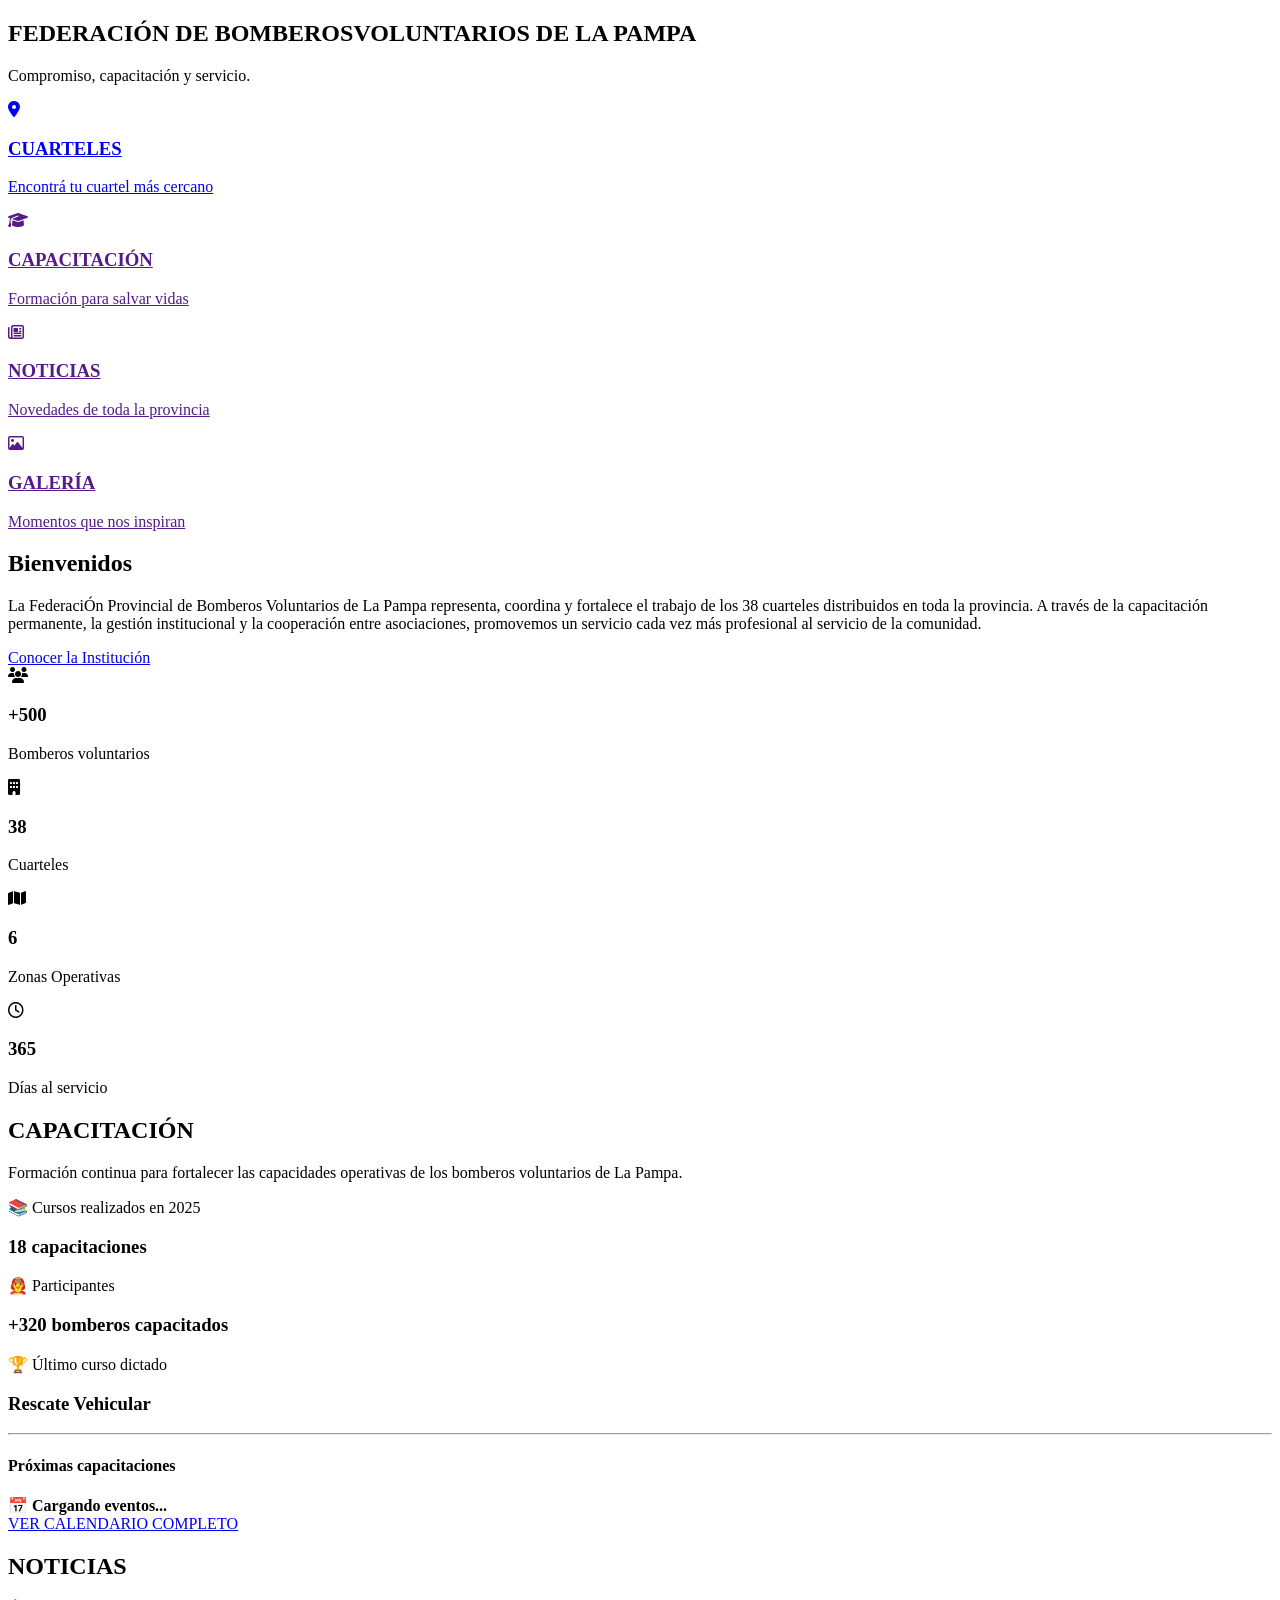
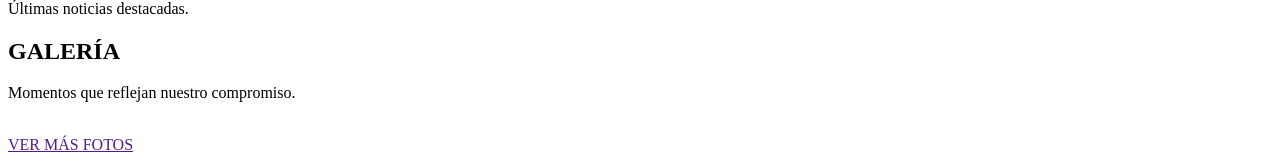
==== index.html @ 7d7894e3 "Actualizar texto de "Regiones Operativas" a "Zonas Operativas" en cuarteles y en estadísticas" ====
<!DOCTYPE html>
<html lang="es">
    <head>
        <meta charset="UTF-8">
        <meta name="viewport" content="width=device-width, initial-scale=1.0">

        <title>Federaci&oacute;n de Bomberos Voluntarios de La Pampa</title>

        <link rel="stylesheet" href="css/style.css">
        <link rel="stylesheet" href="css/pages/cuarteles.css">
        <link rel="stylesheet" href="css/pages/nosotros.css">
        <link rel="stylesheet" href="css/pages/capacitacion-home.css">
        <link rel="stylesheet" href="css/pages/historia.css">
        <link rel="stylesheet" href="css/pages/documentacion/estatuto.css">
        <link rel="stylesheet" href="css/pages/calendario.css">
        <link rel="stylesheet" href="css/pages/responsive.css">

        <link href="https://fonts.googleapis.com/css2?family=Montserrat:wght@400;600;700;800&family=Poppins:wght@300;400;500;600&display=swap" rel="stylesheet">

        <!--<link href="https://cdn.jsdelivr.net/npm/bootstrap@5.3.7/dist/css/bootstrap.min.css" rel="stylesheet">-->
        <link rel="stylesheet" href="https://cdnjs.cloudflare.com/ajax/libs/font-awesome/6.7.2/css/all.min.css">
    </head>
    <body>
        <div id="navbar-container"></div>

        <section class="hero">
            <div class="overlay"></div>
            <div class="hero-content">
                <h1>FEDERACI&Oacute;N DE BOMBEROS<span>VOLUNTARIOS DE LA PAMPA</span></h1>
                <p>Compromiso, capacitaci&oacute;n y servicio.</p>
            </div>
        </section>

        <section class="accesos-rapidos">
            <div class="acceso-item">
                <a href="pages/cuarteles.html">
                    <i class="fa-solid fa-location-dot"></i>
                    <h3>CUARTELES</h3>
                    <p>Encontr&aacute; tu cuartel m&aacute;s cercano</p>
                </a>
            </div>

            <div class="acceso-item">
                <a href="">
                    <i class="fa-solid fa-graduation-cap"></i>
                    <h3>CAPACITACI&Oacute;N</h3>
                    <p>Formaci&oacute;n para salvar vidas</p>
                </a>
            </div>

            <div class="acceso-item">
                <a href="">
                    <i class="fa-regular fa-newspaper"></i>
                    <h3>NOTICIAS</h3>
                    <p>Novedades de toda la provincia</p>
                </a>
            </div>

            <div class="acceso-item">
                <a href="">
                    <i class="fa-regular fa-image"></i>
                    <h3>GALER&Iacute;A</h3>
                    <p>Momentos que nos inspiran</p>
                </a>
            </div>
        </section>

        <section class="institucional">
            <div class="container">
                <h2>Bienvenidos</h2>
                <p>
                    La Federaci&Oacute;n Provincial de Bomberos Voluntarios de La Pampa
                    representa, coordina y fortalece el trabajo de los
                    38 cuarteles distribuidos en toda la provincia.

                    A trav&eacute;s de la capacitaci&oacute;n permanente, la gesti&oacute;n institucional
                    y la cooperaci&oacute;n entre asociaciones, promovemos un servicio
                    cada vez m&aacute;s profesional al servicio de la comunidad.
                </p>

                <a href="pages/historia.html" class="btn-rojo">Conocer la Instituci&oacute;n</a>
            </div>
        </section>

        <section class="estadisticas">
            <div class="container stats-grid">
                <div class="stat">
                    <i class="fa-solid fa-users"></i>
                    <h3>+500</h3>
                    <p>Bomberos voluntarios</p>
                </div>

                <div class="stat">
                    <i class="fa-solid fa-building"></i>
                    <h3>38</h3>
                    <p>Cuarteles</p>
                </div>

                <div class="stat">
                    <i class="fa-solid fa-map"></i>
                    <h3>6</h3>
                    <p>Zonas Operativas</p>
                </div>

                <div class="stat">
                    <i class="fa-regular fa-clock"></i>
                    <h3>365</h3>
                    <p>D&iacute;as al servicio</p>
                </div>
            </div>
        </section>

        <!-- INFORMACION -->
        <section class="informacion">
            <div class="container">
                <div class="info-grid">
                    <!-- CAPACITACION -->
                    <div class="info-box">
                        <h2>CAPACITACI&Oacute;N</h2>
                        <p>Formaci&oacute;n continua para fortalecer las capacidades operativas de los bomberos voluntarios de La Pampa.</p>

                        <div class="capacitacion-home">
                            <div class="cap-item">
                                <span>📚 Cursos realizados en 2025</span>
                                <h3>18 capacitaciones</h3>
                            </div>

                            <div class="cap-item">
                                <span>👨‍🚒 Participantes</span>
                                <h3>+320 bomberos capacitados</h3>
                            </div>

                            <div class="cap-item">
                                <span>🏆 &Uacute;ltimo curso dictado</span>
                                <h3>Rescate Vehicular</h3>
                            </div>
                        </div>
                        <hr>
                        <h4 class="proximas-cap-title">Pr&oacute;ximas capacitaciones</h4>

                        <div id="proximas-capacitaciones">
                            <div class="proxima-cap">
                                <strong>📅 Cargando eventos...</strong>
                            </div>
                        </div>
                        <a href="pages/calendario.html" class="btn-rojo">VER CALENDARIO COMPLETO</a>
                    </div>

                    <!-- NOTICIAS -->
                    <div class="info-box">
                        <h2>NOTICIAS</h2>
                        <p>&Uacute;ltimas noticias destacadas.</p>

                    </div>

                    <!-- GALERIA -->
                    <div class="info-box">
                        <h2>GALER&Iacute;A</h2>
                        <p>Momentos que reflejan nuestro compromiso.</p>
                        <div class="galeria-grid">
                            <img src="img/galeria/galeria1.jpg" alt="">
                            <img src="img/galeria/galeria2.jpg" alt="">
                            <img src="img/galeria/galeria3.jpg" alt="">
                            <img src="img/galeria/galeria4.jpg" alt="">
                            <img src="img/galeria/galeria5.jpg" alt="">
                            <img src="img/galeria/galeria6.jpg" alt="">
                        </div>
                        <a href="" class="btn-rojo">VER M&Aacute;S FOTOS</a>
                    </div>
                </div>
            </div>
        </section>

        <div id="footer-container"></div>

        <!-- Bootstrap -->
        <script src="https://cdn.jsdelivr.net/npm/bootstrap@5.3.7/dist/js/bootstrap.bundle.min.js"></script>
        <!-- APP -->
        <script src="js/app.js"></script>
        <!-- CAPACITACIONES -->
        <script src="js/capacitaciones-home.js"></script>
        <!-- LEAFLET -->
        <script src="https://unpkg.com/leaflet/dist/leaflet.js"></script>
        <!-- MINI MAPA -->
        <script src="js/mini-mapa.js"></script>
    </body>
</html>
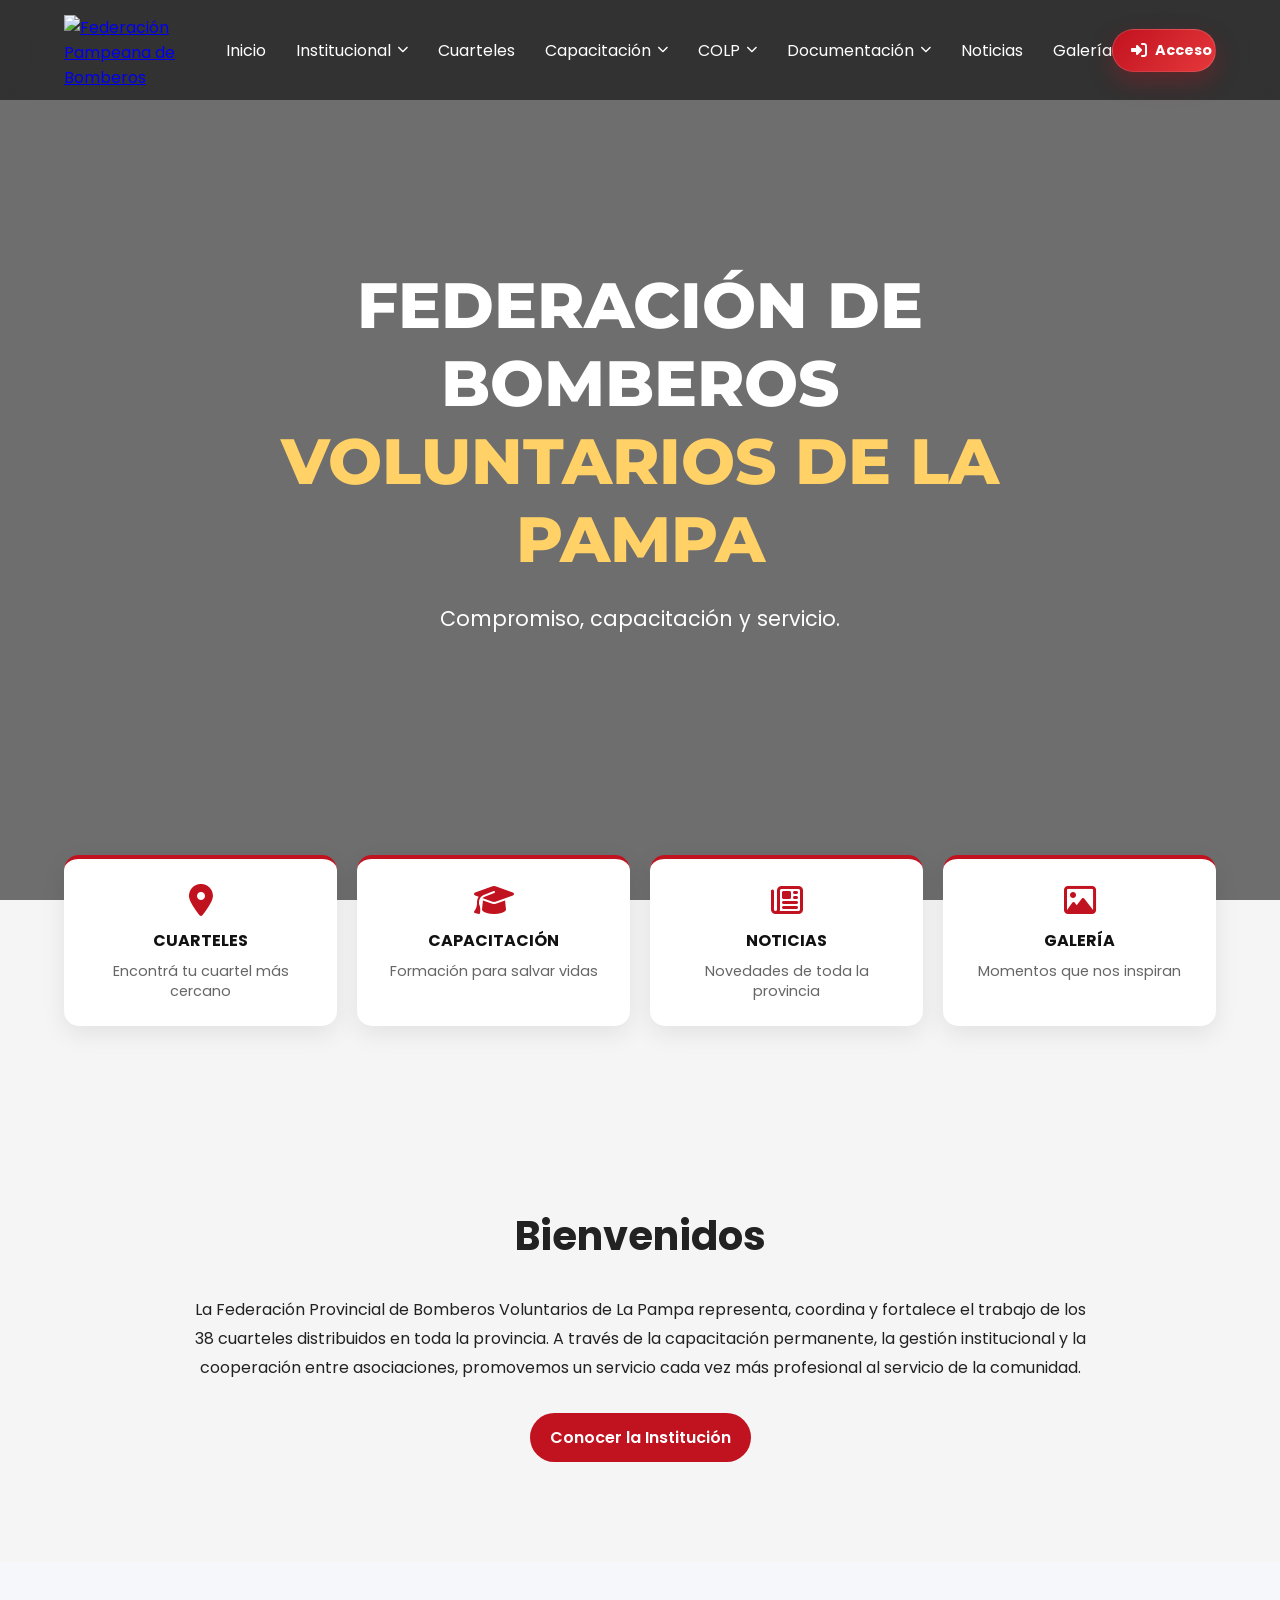
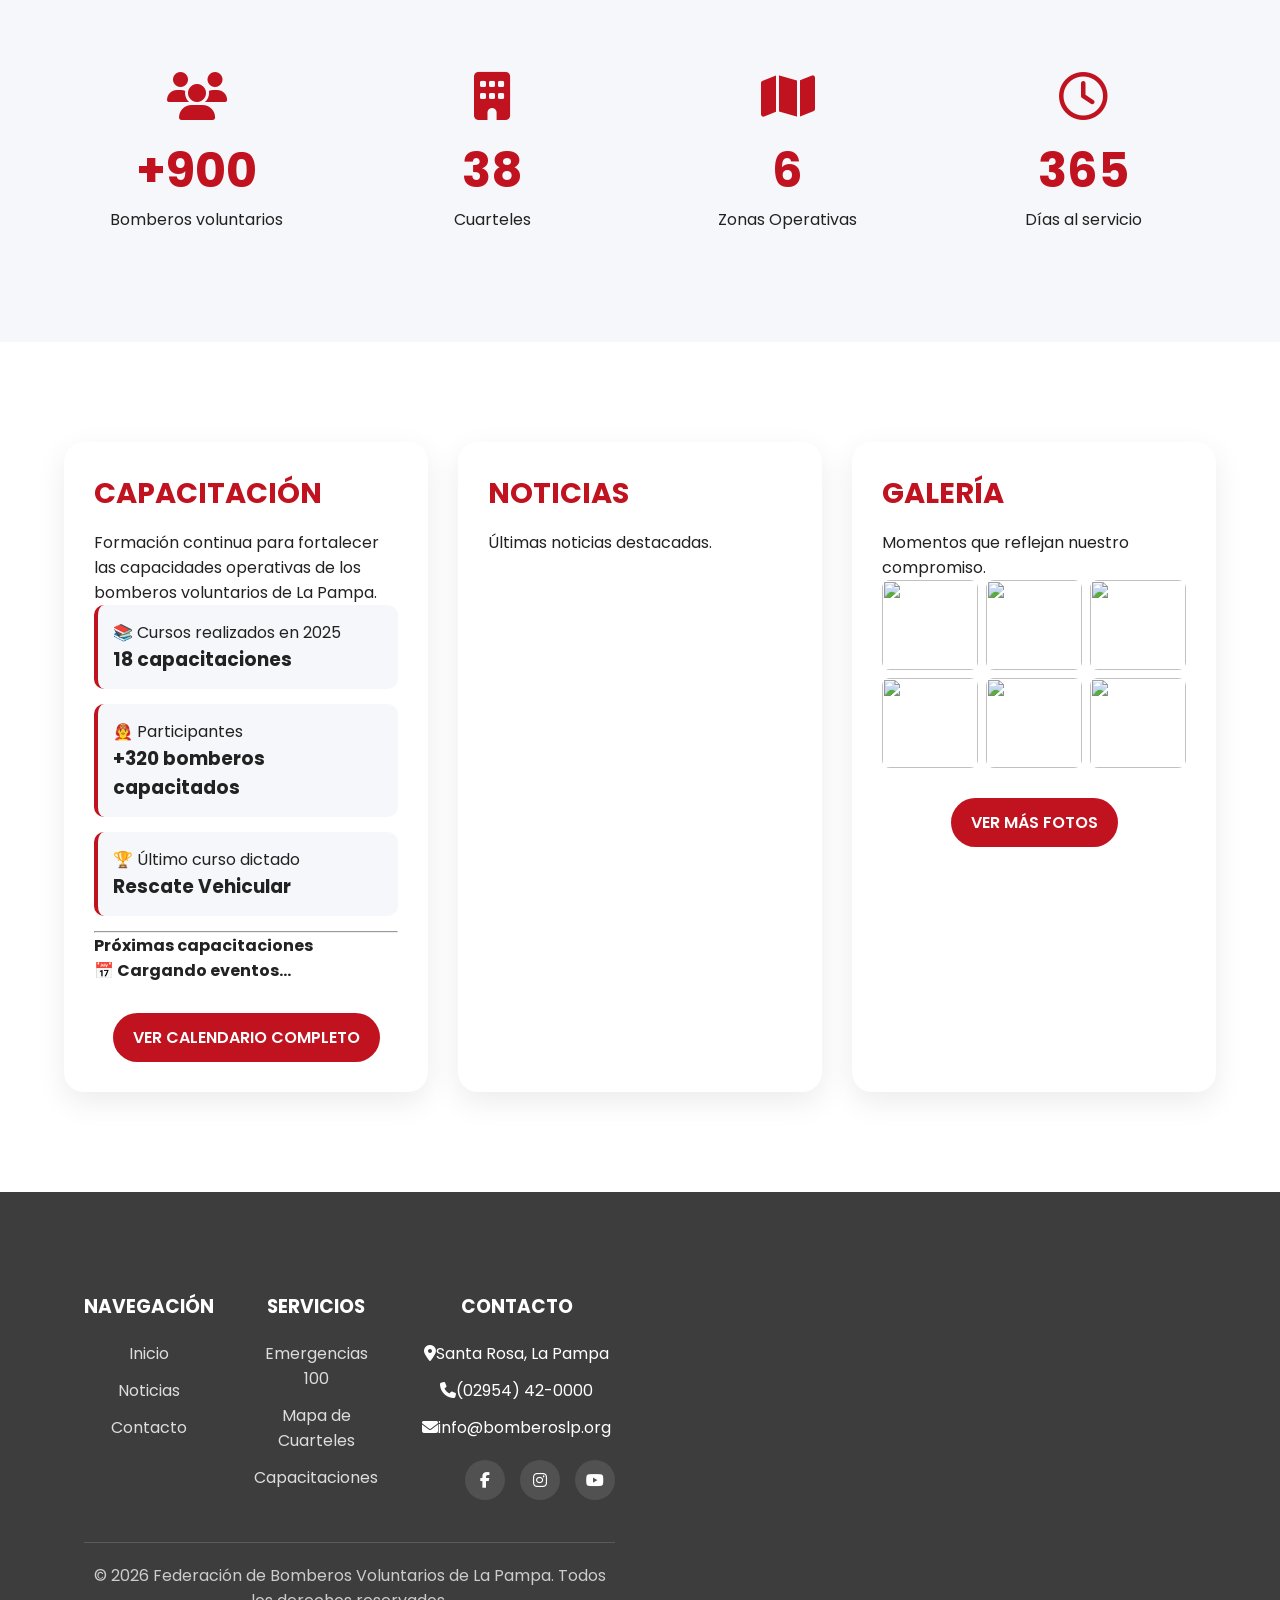
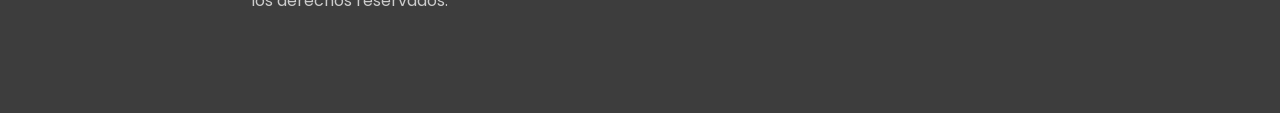
==== commit 88329261: "Eliminar sección de llamada a la acción en el pie de página y ajustar enlaces en el menú de navegaci" ====
--- a/index.html
+++ b/index.html
@@ -69,7 +69,7 @@
             <div class="container">
                 <h2>Bienvenidos</h2>
                 <p>
-                    La Federaci&Oacute;n Provincial de Bomberos Voluntarios de La Pampa
+                    La Federaci&oacute;n Provincial de Bomberos Voluntarios de La Pampa
                     representa, coordina y fortalece el trabajo de los
                     38 cuarteles distribuidos en toda la provincia.
 
@@ -86,7 +86,7 @@
             <div class="container stats-grid">
                 <div class="stat">
                     <i class="fa-solid fa-users"></i>
-                    <h3>+500</h3>
+                    <h3>+900</h3>
                     <p>Bomberos voluntarios</p>
                 </div>
 
--- a/css/style.css
+++ b/css/style.css
@@ -0,0 +1,671 @@
+*{
+    margin:0;
+    padding:0;
+    box-sizing:border-box;
+}
+
+html{
+    scroll-behavior:smooth;
+}
+
+body{
+    font-family:'Poppins',sans-serif;
+    color:#222;
+}
+
+.container{
+    width:90%;
+    max-width:1300px;
+    margin:auto;
+}
+
+.header{
+    position:fixed;
+    top:0;
+    left:0;
+    width:100%;
+    z-index:1000;
+    background:rgba(10,10,10,.60);
+    backdrop-filter:blur(14px);
+    transition:.35s ease;
+}
+
+.nav{
+    display:flex;
+    justify-content:space-between;
+    align-items:center;
+    min-height:90px;
+    padding:15px 0;
+}
+
+.logo img{
+    height:70px;
+}
+
+.menu{
+    display:flex;
+    align-items:center;
+    gap:30px;
+    list-style:none;
+
+    margin:0;
+    padding:0;
+}
+
+.menu a{
+    color:#fff;
+    text-decoration:none;
+    position:relative;
+    transition:all .3s ease;
+}
+
+.menu a:hover{
+    color:#c1121f;
+}
+
+.menu a::after{
+    content:'';
+    position:absolute;
+    left:0;
+    bottom:-5px;
+    width:0;
+    height:2px;
+    background:#c1121f;
+    transition:.3s ease;
+}
+
+.menu a:hover::after{
+    width:100%;
+}
+
+.menu > li > a{
+
+    display:flex;
+    align-items:center;
+    gap:6px;
+    color:#fff;
+    text-decoration:none;
+    transition:.3s;
+    height:100%;
+}
+
+.menu i{
+    font-size:.70rem;
+    transition:.3s;
+}
+
+/* Dropdown */
+.menu li {
+    position: relative;
+}
+
+.submenu{
+
+    position:absolute;
+    top:130%;
+    left:0;
+    min-width:240px;
+    background:#fff;
+    border-radius:12px;
+    overflow:hidden;
+    list-style:none;
+    padding:10px 0;
+    box-shadow:0 15px 35px rgba(0,0,0,.15);
+    opacity:0;
+    visibility:hidden;
+    transform:translateY(12px);
+    transition:.25s ease;
+}
+
+.submenu li a{
+    display:block;
+    padding:14px 22px;
+    color:#333;
+    text-decoration:none;
+    transition:.25s;
+}
+.submenu li a:hover{
+    background:#c1121f;
+    color:#fff;
+    padding-left:30px;
+
+}
+
+@media (hover: hover) {
+
+    .dropdown:hover .submenu{
+        opacity:1;
+        visibility:visible;
+        transform:translateY(0);
+    }
+
+    .dropdown:hover i{
+        transform:rotate(180deg);
+    }
+
+}
+
+.dropdown.active .submenu{
+    opacity:1;
+    visibility:visible;
+    transform:translateY(0);
+}
+
+.dropdown.active > a i{
+    transform:rotate(180deg);
+}
+
+.dropdown:hover i{
+
+    transform:rotate(180deg);
+
+}
+
+.hero{
+    min-height:100vh;
+    background:url('../img/portada/portada.png');
+    background-size:cover;
+    background-position:center;
+    position:relative;
+    display:flex;
+    align-items:center;
+    justify-content:center;
+}
+
+.overlay{
+    position:absolute;
+    inset:0;
+    background:rgba(0,0,0,.55);
+}
+
+.hero-content{
+    position:relative;
+    z-index:10;
+    text-align:center;
+    color:white;
+    max-width:900px;
+}
+
+.hero h1{
+    font-family:'Montserrat',sans-serif;
+    font-size:clamp(2rem,5vw,4rem);
+    font-weight:800;
+}
+
+.hero span{
+    display:block;
+    color:#ffd166;
+}
+
+.hero p{
+    margin-top:25px;
+    font-size:clamp(.95rem,2vw,1.3rem);
+}
+
+.hero-botones{
+    margin-top:35px;
+    display:flex;
+    justify-content:center;
+    gap:20px;
+    padding:15px 30px;
+    border-radius:50px;
+    text-decoration:none;
+    font-weight:600;
+
+    transition:all .3s ease;
+}
+
+.btn-principal:hover{
+    transform:translateY(-4px);
+    background:#a50f19;
+    box-shadow:0 10px 25px rgba(193,18,31,.35);
+}
+
+.btn-principal,
+.btn-secundario {
+    text-decoration: none;
+    padding: 15px 30px;
+    border-radius: 50px;
+    font-weight: 600;
+}
+
+.btn-principal{
+    background:#c1121f;
+    color:white;
+}
+
+.btn-secundario{
+    background:#fff;
+    color:#111;
+    padding:15px 30px;
+    border-radius:50px;
+    text-decoration:none;
+    font-weight:600;
+
+    transition:all .3s ease;
+}
+
+.btn-secundario:hover{
+    transform:translateY(-4px);
+    background:#f5f5f5;
+    box-shadow:0 10px 25px rgba(255,255,255,.25);
+}
+
+/* BOTÓN ACCESO AL SISTEMA */
+
+.btn-sistema{
+    display:inline-flex;
+    align-items:center;
+    gap:8px;
+    padding:10px 18px;
+    border-radius:50px;
+    background:linear-gradient(135deg,#c1121f,#e5383b);
+    color:#fff;
+    text-decoration:none;
+    font-family:"Poppins",sans-serif;
+    font-size:.9rem;
+    font-weight:700;
+    border:1px solid rgba(255,255,255,.15);
+    box-shadow:
+        0 10px 25px rgba(193,18,31,.30);
+    transition:all .35s ease;
+    overflow:hidden;
+    position:relative;
+}
+
+/* Brillo */
+
+.btn-sistema::before{
+    content:"";
+    position:absolute;
+    top:0;
+    left:-120%;
+    width:60%;
+    height:100%;
+    background:
+    linear-gradient(
+        120deg,
+        transparent,
+        rgba(255,255,255,.35),
+        transparent
+    );
+    transition:.6s;
+}
+
+.btn-sistema:hover::before{
+    left:140%;
+}
+
+/* Hover */
+
+.btn-sistema:hover{
+    color:#fff;
+    transform:translateY(-3px);
+    box-shadow: 0 18px 35px rgba(193,18,31,.45);
+}
+
+/* Click */
+
+.btn-sistema:active{
+    transform:scale(.97);
+}
+
+.btn-sistema i{
+    font-size:1rem;
+}
+
+.btn-sistema span{
+    white-space:nowrap;
+
+}
+
+.institucional,
+.destacados{
+    padding:100px 0;
+}
+
+.institucional h2,
+.destacados h2{
+    text-align:center;
+    margin-bottom:30px;
+    font-size:2.5rem;
+}
+
+.institucional p{
+    max-width:900px;
+    margin:auto;
+    text-align:center;
+    line-height:1.8;
+}
+
+.estadisticas{
+    background:#f5f7fa;
+    padding:80px 0;
+}
+
+.stats-grid{
+    display:grid;
+    grid-template-columns:repeat(4,1fr);
+    gap:30px;
+}
+
+.stat{
+    text-align:center;
+    padding:30px 20px;
+    border-radius:15px;
+    transition:all .3s ease;
+    position:relative;
+    overflow:hidden;
+}
+
+.stat i{
+    font-size: 3rem;
+    color: #c1121f;
+    margin-bottom: 15px;
+    display: block;
+}
+
+.stat::after{
+    content:'';
+    position:absolute;
+    bottom:0;
+    left:50%;
+    width:0;
+    height:4px;
+    background:#c1121f;
+
+    transition:.3s ease;
+    transform:translateX(-50%);
+}
+
+.stat:hover{
+    transform:translateY(-8px);
+    background:#fff;
+    box-shadow:0 15px 30px rgba(0,0,0,.10);
+}
+
+.stat:hover::after{
+    width:80%;
+}
+
+.stat h3{
+    color:#c1121f;
+    font-size:3rem;
+    transition:all .3s ease;
+}
+
+.stat:hover h3{
+    transform:scale(1.1);
+}
+
+.cards{
+    display:grid;
+    grid-template-columns:repeat(3,1fr);
+    gap:30px;
+}
+
+.card{
+    background:white;
+    padding:30px;
+    border-radius:15px;
+    box-shadow:0 5px 20px rgba(0,0,0,.08);
+}
+
+.footer{
+    position:relative;
+    background:url('../img/pie/pie.png');
+    background-size:cover;
+    background-position:center;
+    color:white;
+}
+
+.footer-overlay{
+    position:absolute;
+    inset:0;
+    background:rgba(0,0,0,.75);
+}
+
+.footer-content{
+    position:relative;
+    z-index:10;
+    text-align:center;
+    padding:100px 20px;
+}
+
+.footer-grid{
+    display:grid;
+    grid-template-columns:1fr 2fr;
+    gap:60px;
+}
+
+.footer-cta-box h2{
+    font-size:2rem;
+    line-height:1.1;
+    margin-bottom:20px;
+    font-family:'Montserrat',sans-serif;
+    font-weight: 700;
+}
+
+.footer-cta-box p{
+    margin-bottom:25px;
+}
+
+.footer-inferior{
+    display:grid;
+    grid-template-columns:repeat(3,1fr);
+    gap:40px;
+}
+
+.footer-links h3{
+    margin-bottom:20px;
+    color:#fff;
+}
+
+.footer-links ul{
+    list-style:none;
+    padding:0;
+}
+
+.footer-links li{
+    margin-bottom:12px;
+}
+
+.footer-links a{
+    color:#ddd;
+    text-decoration:none;
+    transition:.3s;
+}
+
+.footer-links a:hover{
+    color:#c1121f;
+}
+
+.footer-redes{
+    margin-top:20px;
+    display:flex;
+    gap:15px;
+    margin-left: 47px;
+}
+
+.footer-redes a i{
+    color:#fff;
+    transition:.3s;
+}
+
+.footer-redes a{
+    width:40px;
+    height:40px;
+    border-radius:50%;
+    background:rgba(255,255,255,.10);
+    display:flex;
+    align-items:center;
+    justify-content:center;
+    color:#fff;
+    transition:.3s;
+}
+
+.footer-redes a:hover{
+    background:#c1121f;
+    transform:translateY(-3px);
+}
+
+.footer-linea{
+    height:1px;
+    background:rgba(255,255,255,.15);
+    margin:40px 0 20px;
+}
+
+.footer-copy{
+    text-align:center;
+    color:#ccc;
+}
+/* ACCESOS RAPIDOS */
+
+.accesos-rapidos{
+    width:90%;
+    max-width:1200px;
+    margin:-60px auto 80px;
+    position:relative;
+    z-index:20;
+    margin-top: -45px;
+    display:grid;
+    grid-template-columns:repeat(4,1fr);
+    gap:20px;
+}
+
+.acceso-item{
+    background:#fff;
+    border-radius:15px;
+    padding:25px 20px;
+
+    text-align:center;
+
+    border-top:4px solid #c1121f;
+
+    box-shadow:0 8px 25px rgba(0,0,0,.08);
+
+    transition:.3s;
+}
+
+.acceso-item:hover{
+    transform:translateY(-5px);
+    box-shadow:0 15px 35px rgba(0,0,0,.15);
+}
+
+.acceso-item i{
+    font-size:2rem;
+    color:#c1121f;
+    margin-bottom:12px;
+}
+
+.acceso-item h3{
+    font-size:1rem;
+    font-weight:700;
+    color:#111;
+    margin-bottom:8px;
+}
+
+.acceso-item p{
+    font-size:.9rem;
+    color:#666;
+    line-height:1.4;
+}
+
+.acceso-item a{
+    text-decoration:none;
+    color:inherit;
+}
+
+
+.informacion{
+    padding:100px 0;
+    background:#fff;
+}
+
+.info-grid{
+    display:grid;
+    grid-template-columns:repeat(3,1fr);
+    gap:30px;
+}
+
+.info-box{
+    background:#fff;
+    border-radius:20px;
+    padding:30px;
+
+    box-shadow:0 10px 30px rgba(0,0,0,.08);
+
+    transition:.3s;
+}
+
+.info-box:hover{
+    transform:translateY(-5px);
+}
+
+.info-box h2{
+    font-size:1.8rem;
+    color:#c1121f;
+    margin-bottom:15px;
+}
+
+.cap-item{
+    background:#f5f7fa;
+    border-left:4px solid #c1121f;
+
+    padding:15px;
+    margin-bottom:15px;
+    border-radius:10px;
+}
+
+.timeline-item{
+    display:flex;
+    gap:15px;
+    margin-bottom:20px;
+    align-items:center;
+}
+
+.timeline-item img{
+    width:90px;
+    height:70px;
+    object-fit:cover;
+    border-radius:10px;
+}
+
+.galeria-grid{
+    display:grid;
+    grid-template-columns:repeat(3,1fr);
+    gap:8px;
+}
+
+.galeria-grid img{
+    width:100%;
+    height:90px;
+    object-fit:cover;
+    border-radius:8px;
+
+    transition:.3s;
+}
+
+.galeria-grid img:hover{
+    transform:scale(1.05);
+}
+
+.btn-rojo{
+    display:block;
+    margin-top:20px;
+    width: fit-content;
+    margin: 30px auto 0;
+    background:#c1121f;
+    color:#fff;
+    padding:12px 20px;
+    border-radius:50px;
+    text-decoration:none;
+    font-weight:600;
+    transition:.3s;
+}
+
+.btn-rojo:hover{
+    background:#a50f19;
+    transform:translateY(-3px);
+    box-shadow:0 10px 20px rgba(193,18,31,.30);
+}
--- a/css/pages/cuarteles.css
+++ b/css/pages/cuarteles.css
@@ -0,0 +1,992 @@
+/* ESTILOS PARA CUARTELES */
+
+
+/* VARIABLES DE RESPALDO */
+
+/* Colores usados por la sección de cuarteles */
+:root {
+    --rojo-cuarteles: var(--rojo, #c1121f);
+    --rojo-hover-cuarteles: var(--rojo-hover, #9f0d18);
+    --gris-cuarteles: var(--gris, #f5f5f5);
+    --negro-cuarteles: var(--negro, #111111);
+    --blanco-cuarteles: #ffffff;
+    --texto-cuarteles: #222222;
+    --texto-suave-cuarteles: #666666;
+    --borde-cuarteles: #e5e5e5;
+}
+
+
+/* BASE */
+
+/* Desplazamiento suave al usar enlaces internos */
+html {
+    scroll-behavior: smooth;
+}
+
+/* Estilos generales de la página */
+body {
+    font-family: 'Poppins', sans-serif;
+    color: var(--texto-cuarteles);
+    background: var(--gris-cuarteles);
+}
+
+/* Contenedor general */
+.container {
+    width: 90%;
+    max-width: 1300px;
+    margin: 0 auto;
+}
+
+/* HERO */
+
+/* Etiqueta roja del Hero */
+.hero-badge {
+    display: inline-flex;
+    align-items: center;
+    justify-content: center;
+    gap: 10px;
+    width: fit-content;
+    max-width: max-content;
+    background: var(--rojo-cuarteles);
+    color: var(--blanco-cuarteles);
+    padding: 10px 22px;
+    border-radius: 50px;
+    font-weight: 700;
+    margin-bottom: 30px;
+    margin: 0 auto 30px auto;
+}
+
+
+/* SECCIÓN MAPA */
+
+/* Espaciado y fondo de la sección del mapa */
+.mapa-cuarteles {
+    padding: 100px 0;
+    background-color: var(--gris-cuarteles);
+}
+
+
+/* TÍTULOS DE SECCIÓN */
+
+/* Contenedor del título */
+.titulo-seccion {
+    text-align: center;
+    margin-bottom: 50px;
+}
+
+/* Título principal */
+.titulo-seccion h2 {
+    font-size: 42px;
+    font-weight: 900;
+    color: var(--negro-cuarteles);
+    margin-bottom: 15px;
+}
+
+/* Texto debajo del título */
+.titulo-seccion p {
+    max-width: 700px;
+    margin: 0 auto;
+    color: var(--texto-suave-cuarteles);
+    line-height: 1.8;
+}
+
+/* BOTÓN ENCONTRAR CUARTEL CERCANO */
+
+/* Centra el botón */
+.hero-botones {
+    display: flex;
+    justify-content: center;
+    align-items: center;
+    padding: 35px 20px 0;
+    background: var(--gris-cuarteles);
+}
+
+/* Botón principal */
+.btn-principal {
+    display: inline-flex;
+    align-items: center;
+    justify-content: center;
+    gap: 10px;
+    border: none;
+    background: var(--rojo-cuarteles);
+    color: var(--blanco-cuarteles);
+    padding: 14px 25px;
+    border-radius: 8px;
+    font-family: 'Poppins', sans-serif;
+    font-size: 15px;
+    font-weight: 600;
+    cursor: pointer;
+    transition:
+        transform 0.3s ease,
+        background-color 0.3s ease,
+        box-shadow 0.3s ease;
+}
+
+/* Efecto al pasar el mouse */
+.btn-principal:hover {
+    background: var(--rojo-hover-cuarteles);
+    transform: translateY(-2px);
+    box-shadow: 0 8px 20px rgba(0, 0, 0, 0.15);
+}
+
+
+/* LEYENDA DE ZONAS */
+
+/* Contenedor de los filtros por zona */
+.leyenda-zonas {
+    display: flex;
+    justify-content: center;
+    align-items: center;
+    gap: 15px;
+    flex-wrap: wrap;
+    margin-top: 25px;
+    margin-bottom: 25px;
+}
+
+/* Estilo de cada zona */
+.leyenda-zonas span {
+    display: inline-flex;
+    align-items: center;
+    justify-content: center;
+    padding: 8px 15px;
+    border-radius: 20px;
+    color: var(--blanco-cuarteles);
+    font-size: 14px;
+    font-weight: 600;
+    user-select: none;
+}
+
+/* Hace clickeable el filtro */
+.filtro-zona {
+    cursor: pointer;
+    transition:
+        transform 0.3s ease,
+        opacity 0.3s ease;
+}
+
+/* Efecto al pasar el mouse */
+.filtro-zona:hover {
+    transform: translateY(-3px);
+    opacity: 0.9;
+}
+
+
+/* COLORES DE ZONAS */
+
+/* Zona 1 */
+.zona1 {
+    background: #0d6efd;
+}
+
+/* Zona 2 */
+.zona2 {
+    background: #198754;
+}
+
+/* Zona 3 */
+.zona3 {
+    background: #fd7e14;
+}
+
+/* Zona 4 */
+.zona4 {
+    background: #dc3545;
+}
+
+/* Zona 5 */
+.zona5 {
+    background: #6f42c1;
+}
+
+/* Zona 6 */
+.zona6 {
+    background: #ffc107;
+    color: #111111 !important;
+}
+
+/* Botón para mostrar todas las zonas */
+.todas-zonas {
+    background: var(--negro-cuarteles);
+    color: var(--blanco-cuarteles);
+}
+
+
+/* BUSCADOR */
+
+/* Contenedor del buscador */
+.buscador-cuarteles {
+    width: 100%;
+    max-width: 500px;
+    margin: 20px auto 40px;
+}
+
+/* Campo de búsqueda */
+.buscador-cuarteles input {
+    width: 100%;
+    padding: 15px 20px;
+    border: 1px solid var(--borde-cuarteles);
+    border-radius: 10px;
+    background: var(--blanco-cuarteles);
+    color: var(--texto-cuarteles);
+    font-family: 'Poppins', sans-serif;
+    font-size: 16px;
+    outline: none;
+    transition:
+        border-color 0.3s ease,
+        box-shadow 0.3s ease;
+}
+
+/* Color del texto de ejemplo */
+.buscador-cuarteles input::placeholder {
+    color: #999999;
+}
+
+/* Estilo al seleccionar el buscador */
+.buscador-cuarteles input:focus {
+    border-color: var(--rojo-cuarteles);
+    box-shadow: 0 0 0 3px rgba(193, 18, 31, 0.1);
+}
+
+
+/* MAPA */
+
+/* Contenedor principal del mapa */
+#mapa {
+    width: 100%;
+    height: 650px;
+    border-radius: 15px;
+    overflow: hidden;
+    background: #e9e9e9;
+    box-shadow: 0 10px 30px rgba(0, 0, 0, 0.12);
+    z-index: 1;
+}
+
+
+/* POPUP DEL MAPA */
+
+/* Tamaño mínimo del popup */
+.popup-cuartel {
+    min-width: 230px;
+}
+
+/* Nombre del cuartel dentro del popup */
+.popup-cuartel h3 {
+    font-size: 18px;
+    font-weight: 700;
+    margin-bottom: 10px;
+    color: #111111;
+}
+
+/* Información del popup */
+.popup-cuartel p {
+    margin-bottom: 8px;
+    color: #555555;
+    font-size: 14px;
+    line-height: 1.5;
+}
+
+
+/* BOTÓN MAPA */
+
+/* Botón dentro del popup */
+.btn-mapa {
+    display: inline-block;
+    margin-top: 10px;
+    padding: 10px 15px;
+    background: var(--rojo-cuarteles);
+    color: var(--blanco-cuarteles);
+    border: 2px solid transparent;
+    border-radius: 6px;
+    text-decoration: none;
+    font-size: 14px;
+    font-weight: 600;
+    transition:
+        background-color 0.3s ease,
+        transform 0.3s ease,
+        border-color 0.3s ease;
+}
+
+/* Efecto al pasar el mouse */
+.btn-mapa:hover {
+    background: var(--rojo-hover-cuarteles);
+    color: var(--blanco-cuarteles);
+    transform: translateY(-2px);
+}
+
+
+/* DETALLE DEL CUARTEL */
+
+/* Espacio antes del detalle */
+#detalle-cuartel {
+    margin-top: 30px;
+}
+
+/* Caja con la información del cuartel */
+.detalle-cuartel {
+    background: var(--blanco-cuarteles);
+    padding: 30px;
+    border-radius: 15px;
+    box-shadow: 0 5px 20px rgba(0, 0, 0, 0.08);
+}
+
+/* Título del detalle */
+.detalle-cuartel h3 {
+    font-size: 28px;
+    font-weight: 700;
+    margin-bottom: 15px;
+}
+
+/* Texto del detalle */
+.detalle-cuartel p {
+    color: var(--texto-suave-cuarteles);
+    margin-bottom: 10px;
+}
+
+
+/* DESTACADO - CUARTEL MÁS CERCANO */
+
+/* Caja destacada */
+.detalle-destacado {
+    background: var(--blanco-cuarteles);
+    border-left: 6px solid var(--rojo-cuarteles);
+    padding: 25px;
+    border-radius: 12px;
+    box-shadow: 0 4px 15px rgba(0, 0, 0, 0.12);
+    margin-top: 20px;
+}
+
+/* Título destacado */
+.detalle-destacado h3 {
+    color: var(--rojo-cuarteles);
+    margin-bottom: 15px;
+    font-weight: 800;
+}
+
+/* Nombre del cuartel */
+.detalle-destacado h4 {
+    color: var(--negro-cuarteles);
+    font-weight: 700;
+    margin-bottom: 10px;
+}
+
+/* Información del cuartel */
+.detalle-destacado p {
+    margin-bottom: 8px;
+    color: var(--texto-cuarteles);
+}
+
+
+/* ESTADÍSTICAS */
+
+/* Espacio antes de las estadísticas */
+.estadisticas-cuarteles {
+    margin-top: 50px;
+}
+
+/* Caja individual de estadística */
+.stat-box {
+    height: 100%;
+    background: var(--blanco-cuarteles);
+    padding: 30px;
+    border-radius: 12px;
+    box-shadow: 0 5px 20px rgba(0, 0, 0, 0.08);
+    text-align: center;
+    transition:
+        transform 0.3s ease,
+        box-shadow 0.3s ease;
+}
+
+/* Efecto al pasar el mouse */
+.stat-box:hover {
+    transform: translateY(-5px);
+    box-shadow: 0 10px 30px rgba(0, 0, 0, 0.12);
+}
+
+/* Icono de la estadística */
+.stat-box i {
+    display: block;
+    margin-bottom: 15px;
+    font-size: 40px;
+    color: var(--rojo-cuarteles);
+}
+
+/* Número de la estadística */
+.stat-box h3 {
+    font-size: 36px;
+    font-weight: 900;
+    margin-bottom: 10px;
+    color: var(--negro-cuarteles);
+}
+
+/* Texto de la estadística */
+.stat-box p {
+    margin: 0;
+    color: var(--rojo-cuarteles);
+    font-weight: 600;
+}
+
+
+/* LISTADO DE CUARTELES */
+
+/* Espacio antes del listado */
+.listado-cuarteles {
+    padding-top: 80px;
+}
+
+
+/* CARD CUARTEL */
+
+/* Tarjeta de cada cuartel */
+.card-cuartel {
+    height: 100%;
+    background: var(--blanco-cuarteles);
+    border-radius: 18px;
+    overflow: hidden;
+    box-shadow: 0 10px 30px rgba(0, 0, 0, 0.08);
+    transition:
+        transform 0.35s ease,
+        box-shadow 0.35s ease;
+}
+
+/* Efecto al pasar el mouse */
+.card-cuartel:hover {
+    transform: translateY(-8px);
+    box-shadow: 0 18px 40px rgba(0, 0, 0, 0.15);
+}
+
+
+/* IMAGEN DEL CUARTEL */
+
+/* Contenedor de la imagen */
+.card-imagen {
+    width: 100%;
+    height: 220px;
+    overflow: hidden;
+    background: #eeeeee;
+}
+
+/* Imágen del cuartel*/
+.card-imagen img {
+    display: block;
+    width: 100%;
+    height: 100%;
+    object-fit: cover;
+    object-position: center;
+    border-radius: 0; /* Sin forma ovalada */
+    transition: transform 0.5s ease;
+}
+
+/* Zoom suave de la imagen */
+.card-cuartel:hover .card-imagen img {
+    transform: scale(1.04);
+}
+
+
+/* CABECERA DE LA CARD */
+
+/* Parte superior de la tarjeta */
+.card-header-cuartel {
+    display: flex;
+    align-items: center;
+    gap: 18px;
+    padding: 25px;
+}
+
+/* Nombre del cuartel */
+.card-header-cuartel h3 {
+    margin: 0 0 8px;
+    font-size: 24px;
+    font-weight: 700;
+    color: var(--negro-cuarteles);
+}
+
+
+/* BADGE DE ZONA */
+
+/* Etiqueta que muestra la zona */
+.badge-zona {
+    display: inline-block;
+    padding: 5px 12px;
+    border-radius: 20px;
+    color: var(--blanco-cuarteles);
+    font-size: 13px;
+    font-weight: 600;
+}
+
+
+/* CUERPO DE LA CARD */
+
+/* Contenido de la tarjeta */
+.card-body-cuartel {
+    padding: 0 25px 20px;
+}
+
+/* Cada dato del cuartel */
+.card-body-cuartel p {
+    display: flex;
+    align-items: flex-start;
+    gap: 10px;
+    margin-bottom: 14px;
+    color: #555555;
+    line-height: 1.5;
+}
+
+/* Quita el margen del último dato */
+.card-body-cuartel p:last-child {
+    margin-bottom: 0;
+}
+
+/* Iconos de los datos */
+.card-body-cuartel i {
+    flex-shrink: 0;
+    width: 20px;
+    margin-top: 3px;
+    color: var(--rojo-cuarteles);
+}
+
+
+/* FOOTER DE LA CARD */
+
+/* Parte inferior de la tarjeta */
+.card-footer-cuartel {
+    display: flex;
+    justify-content: space-between;
+    gap: 10px;
+    padding: 20px 25px;
+    border-top: 1px solid var(--borde-cuarteles);
+}
+
+/* Botones del footer */
+.card-footer-cuartel .btn {
+    flex: 1;
+    border-radius: 10px;
+    font-weight: 600;
+}
+
+
+/* MODAL */
+
+/* Ventana modal */
+.modal-content {
+    border: none;
+    border-radius: 20px;
+    overflow: hidden;
+}
+
+/* Cabecera del modal */
+.modal-header {
+    background: var(--negro-cuarteles);
+    color: var(--blanco-cuarteles);
+    border-bottom: none;
+}
+
+/* Título del modal */
+.modal-title {
+    display: flex;
+    align-items: center;
+    gap: 10px;
+    font-weight: 700;
+}
+
+/* Botón cerrar del modal */
+.modal-header .btn-close {
+    filter: invert(1);
+    opacity: 1;
+}
+
+/* Efecto del botón cerrar */
+.modal-header .btn-close:hover {
+    opacity: 0.8;
+}
+
+
+/* FICHA DEL CUARTEL */
+
+/* Nombre del cuartel */
+.ficha-cuartel h2 {
+    margin-bottom: 10px;
+    color: var(--negro-cuarteles);
+    font-weight: 800;
+}
+
+/* Subtítulos de la ficha */
+.ficha-cuartel h5 {
+    margin-top: 15px;
+    margin-bottom: 12px;
+    color: var(--rojo-cuarteles);
+    font-weight: 700;
+}
+
+/* Texto de la ficha */
+.ficha-cuartel p {
+    margin-bottom: 8px;
+    color: var(--texto-cuarteles);
+}
+
+/* Badge dentro de la ficha */
+.ficha-cuartel .badge {
+    padding: 8px 14px;
+    font-size: 15px;
+}
+
+
+/* BOTONES DE BOOTSTRAP DENTRO DE LA FICHA */
+
+/* Botón rojo de Bootstrap */
+.ficha-cuartel .btn-danger {
+    background: var(--rojo-cuarteles);
+    border-color: var(--rojo-cuarteles);
+}
+
+/* Efecto del botón rojo */
+.ficha-cuartel .btn-danger:hover {
+    background: var(--rojo-hover-cuarteles);
+    border-color: var(--rojo-hover-cuarteles);
+}
+
+
+/* EFECTO TARJETA 3D */
+
+/* Contenedor de la tarjeta 3D */
+.cuartel-card {
+    position: relative;
+    perspective: 1000px;
+    height: 220px;
+}
+
+/* Parte interna que gira */
+.cuartel-inner {
+    position: relative;
+    width: 100%;
+    height: 100%;
+    transition:
+        transform 0.7s cubic-bezier(0.4, 0.2, 0.2, 1);
+    transform-style: preserve-3d;
+}
+
+/* Frente y dorso de la tarjeta */
+.cuartel-front,
+.cuartel-back {
+    position: absolute;
+    width: 100%;
+    height: 100%;
+    padding: 20px;
+    border-radius: 12px;
+    box-shadow: 0 5px 15px rgba(0, 0, 0, 0.1);
+    display: flex;
+    flex-direction: column;
+    justify-content: center;
+    align-items: center;
+    backface-visibility: hidden;
+}
+
+
+/* FRENTE 3D */
+
+/* Diseño del frente */
+.cuartel-front {
+    background: var(--blanco-cuarteles);
+    color: var(--negro-cuarteles);
+}
+
+/* Icono del frente */
+.cuartel-front i {
+    margin-bottom: 10px;
+    font-size: 32px;
+    color: var(--zona-color, var(--rojo-cuarteles));
+}
+
+/* Nombre del cuartel */
+.cuartel-front h3 {
+    font-size: 16px;
+    text-align: center;
+    color: var(--negro-cuarteles);
+}
+
+/* Zona del cuartel */
+.cuartel-front p {
+    color: var(--zona-color, var(--rojo-cuarteles));
+    font-weight: 600;
+}
+
+
+/* DORSO 3D */
+
+/* Diseño del dorso */
+.cuartel-back {
+    background: var(--zona-color, var(--rojo-cuarteles));
+    color: var(--blanco-cuarteles);
+    transform: rotateY(180deg);
+    text-align: center;
+}
+
+/* Texto blanco del dorso */
+.cuartel-back p,
+.cuartel-back h4 {
+    color: var(--blanco-cuarteles);
+}
+
+/* Información del dorso */
+.cuartel-back p {
+    margin: 5px 0;
+    font-size: 0.9rem;
+}
+
+
+/* ACTIVACIÓN DEL GIRO */
+
+/* Gira la tarjeta al pasar el mouse */
+.cuartel-card:hover .cuartel-inner {
+    transform: rotateY(180deg);
+}
+
+/* Gira la tarjeta cuando tiene la clase active */
+.cuartel-card.active .cuartel-inner {
+    transform: rotateY(180deg);
+}
+
+
+/* BOTÓN DENTRO DE TARJETA 3D */
+
+/* Botón del dorso */
+.cuartel-back .btn-mapa {
+    background: var(--blanco-cuarteles);
+    color: var(--zona-color, var(--rojo-cuarteles));
+    border: 2px solid transparent;
+}
+
+/* Efecto del botón */
+.cuartel-back .btn-mapa:hover {
+    border-color: var(--negro-cuarteles);
+    transform: translateY(-2px);
+}
+
+
+/* RESPONSIVE */
+
+/* Pantallas de hasta 992px */
+@media (max-width: 992px) {
+
+    /* Reduce el espacio de la sección */
+    .mapa-cuarteles {
+        padding: 80px 0;
+    }
+
+    /* Reduce el título */
+    .titulo-seccion h2 {
+        font-size: 36px;
+    }
+
+    /* Reduce la altura del mapa */
+    #mapa {
+        height: 550px;
+    }
+
+    /* Reduce el nombre del cuartel */
+    .card-header-cuartel h3 {
+        font-size: 21px;
+    }
+
+}
+
+
+/* TABLETS Y MÓVILES */
+
+/* Pantallas de hasta 768px */
+@media (max-width: 768px) {
+
+    /* Reduce el espacio de la sección */
+    .mapa-cuarteles {
+        padding: 60px 0;
+    }
+
+    /* Reduce el espacio del botón */
+    .hero-botones {
+        padding-top: 25px;
+    }
+
+    /* Reduce el margen del título */
+    .titulo-seccion {
+        margin-bottom: 35px;
+    }
+
+    /* Reduce el tamaño del título */
+    .titulo-seccion h2 {
+        font-size: 30px;
+    }
+
+    /* Reduce el texto */
+    .titulo-seccion p {
+        font-size: 14px;
+    }
+
+    /* Reduce la altura del mapa */
+    #mapa {
+        height: 450px;
+
+        border-radius: 10px;
+    }
+
+    /* Reduce el espacio entre zonas */
+    .leyenda-zonas {
+        gap: 8px;
+    }
+
+    /* Reduce el tamaño de las zonas */
+    .leyenda-zonas span {
+        padding: 7px 12px;
+
+        font-size: 13px;
+    }
+
+    /* Reduce el margen de las estadísticas */
+    .estadisticas-cuarteles {
+        margin-top: 35px;
+    }
+
+    /* Reduce el tamaño de las estadísticas */
+    .stat-box {
+        padding: 25px 15px;
+    }
+
+    /* Reduce el icono */
+    .stat-box i {
+        font-size: 32px;
+    }
+
+    /* Reduce el número */
+    .stat-box h3 {
+        font-size: 28px;
+    }
+
+    /* Reduce el espacio antes del listado */
+    .listado-cuarteles {
+        padding-top: 60px;
+    }
+
+    /* Reduce el padding de la cabecera */
+    .card-header-cuartel {
+        padding: 20px;
+    }
+
+    /* Reduce el nombre */
+    .card-header-cuartel h3 {
+        font-size: 20px;
+    }
+
+    /* Reduce el padding del cuerpo */
+    .card-body-cuartel {
+        padding: 0 20px 20px;
+    }
+
+    /* Botones uno debajo del otro */
+    .card-footer-cuartel {
+        padding: 15px 20px;
+
+        flex-direction: column;
+    }
+
+    /* Botones ocupan todo el ancho */
+    .card-footer-cuartel .btn {
+        width: 100%;
+    }
+
+    /* Reduce las esquinas del modal */
+    .modal-content {
+        border-radius: 15px;
+    }
+
+}
+
+
+/* MÓVILES PEQUEÑOS */
+
+/* Pantallas de hasta 576px */
+@media (max-width: 576px) {
+
+    /* Aumenta un poco el ancho del contenido */
+    .container {
+        width: 92%;
+    }
+
+    /* Reduce el badge */
+    .hero-badge {
+        padding: 10px 18px;
+
+        font-size: 13px;
+    }
+
+    /* Reduce el espacio de la sección */
+    .mapa-cuarteles {
+        padding: 50px 0;
+    }
+
+    /* Reduce el título */
+    .titulo-seccion h2 {
+        font-size: 26px;
+    }
+
+    /* Reduce el texto */
+    .titulo-seccion p {
+        font-size: 13px;
+        line-height: 1.7;
+    }
+
+    /* Botón ocupa todo el ancho */
+    .btn-principal {
+        width: 100%;
+        padding: 13px 18px;
+        font-size: 14px;
+    }
+
+    /* Reduce el margen del buscador */
+    .buscador-cuarteles {
+        margin-bottom: 25px;
+    }
+
+    /* Reduce el campo de búsqueda */
+    .buscador-cuarteles input {
+        padding: 13px 15px;
+        font-size: 14px;
+    }
+
+    /* Reduce la altura del mapa */
+    #mapa {
+        height: 400px;
+        border-radius: 8px;
+    }
+
+    /* Reduce la altura de las imágenes */
+    .card-imagen,
+    .card-imagen img {
+        height: 200px;
+    }
+
+    /* Reduce el nombre del cuartel */
+    .card-header-cuartel h3 {
+        font-size: 19px;
+    }
+
+    /* Reduce el texto de la tarjeta */
+    .card-body-cuartel p {
+        font-size: 14px;
+    }
+
+    /* Reduce el padding del destacado */
+    .detalle-destacado {
+        padding: 20px;
+        border-left-width: 4px;
+    }
+
+    /* Reduce el título destacado */
+    .detalle-destacado h3 {
+        font-size: 21px;
+    }
+
+    /* Reduce el subtítulo destacado */
+    .detalle-destacado h4 {
+        font-size: 18px;
+    }
+
+}
+
--- a/css/pages/responsive.css
+++ b/css/pages/responsive.css
@@ -0,0 +1,812 @@
+/* DESKTOP GRANDE */
+
+@media (min-width:1600px){
+    .container{
+        max-width:1400px;
+    }
+
+    .footer-grid{
+    display:grid;
+    gap:60px;
+    align-items:start;
+}
+
+    .footer-inferior{
+        display:grid;
+        gap:40px;
+    }
+
+}
+
+/* NOTEBOOKS */
+
+@media (max-width:1200px){
+
+    .container{
+        width:95%;
+    }
+
+    .hero h1{
+        font-size:3.2rem;
+    }
+
+    .hero p{
+        font-size:1.1rem;
+    }
+
+    .cards{
+        grid-template-columns:repeat(2,1fr);
+    }
+
+    .info-grid{
+        grid-template-columns:repeat(2,1fr);
+    }
+
+}
+
+
+/* TABLETS */
+
+@media (max-width:992px){
+
+    .container{
+        width:95%;
+    }
+
+    /* HEADER */
+
+    .menu{
+        gap:15px;
+    }
+
+    /* HERO */
+
+    .hero{
+        min-height:100vh;
+        padding:120px 20px 80px;
+    }
+
+    .hero h1{
+        font-size:2.8rem;
+    }
+
+    .hero p{
+        font-size:1.05rem;
+    }
+
+    /* ESTADISTICAS */
+
+    .stats-grid{
+        grid-template-columns:repeat(2,1fr);
+    }
+
+    /* CARDS */
+
+    .cards{
+        grid-template-columns:1fr;
+    }
+
+    /* ACCESOS */
+
+    .accesos-rapidos{
+        grid-template-columns:repeat(2,1fr);
+    }
+
+    /* INFORMACION */
+
+    .hero h1 {
+        font-size: 1.8rem;
+    }
+
+    /* FOOTER */
+
+    .footer-grid{
+        grid-template-columns:1fr;
+        text-align:center;
+    }
+
+    .footer-inferior{
+        grid-template-columns:repeat(2,1fr);
+    }
+
+    .footer-redes{
+        justify-content:center;
+    }
+
+
+    /* ESTATUTO */
+
+    .estatuto-section{
+        padding:80px 0;
+    }
+
+    .estatuto-hero{
+        min-height:520px;
+        height:auto;
+        padding:170px 0 100px;
+    }
+
+    .estatuto-hero .hero-content{
+        max-width:100%;
+    }
+
+    .estatuto-hero h1{
+        font-size:3.2rem;
+    }
+
+    .estatuto-hero p{
+        font-size:1.05rem;
+    }
+
+    .intro-card{
+        flex-direction:column;
+        text-align:center;
+        padding:45px;
+        gap:30px;
+    }
+
+    .intro-texto p{
+        text-align:justify;
+    }
+
+    .documento-card{
+        flex-direction:column;
+        text-align:center;
+    }
+
+    .documento-info{
+        flex-direction:column;
+    }
+
+    .documento-botones{
+        justify-content:center;
+    }
+
+    .aspectos-grid{
+        grid-template-columns:repeat(2,1fr);
+    }
+
+    /* ORGANIGRAMA */
+    .zonas-organigrama{
+        grid-template-columns: repeat(3,1fr);
+    }
+
+}
+
+
+/* MOVILES GRANDES */
+
+@media (max-width:768px){
+
+    /* LOGO */
+
+    .logo img{
+        height:55px;
+    }
+
+    /* HERO */
+
+    .hero{
+        min-height:100vh;
+        padding:110px 20px 70px;
+    }
+
+    .hero h1{
+        font-size:2.2rem;
+    }
+
+    .hero p{
+        font-size:1rem;
+    }
+
+    .hero-botones{
+        flex-direction:column;
+        align-items:center;
+        gap:15px;
+    }
+
+    .btn-principal,
+    .btn-secundario{
+        width:100%;
+        max-width:320px;
+        text-align:center;
+    }
+
+    /* ESTADISTICAS */
+
+    .stats-grid{
+        grid-template-columns:1fr;
+    }
+
+    .stat h3{
+        font-size:2.5rem;
+    }
+
+    /* ACCESOS */
+
+    .accesos-rapidos{
+        grid-template-columns:1fr;
+        margin-top:-25px;
+    }
+
+    .info-grid{
+        grid-template-columns:1fr;
+    }
+
+    /* FOOTER */
+
+    .footer-inferior{
+        grid-template-columns:1fr;
+        gap:30px;
+    }
+
+    .footer-cta-box h2{
+        font-size:2rem;
+    }
+
+    .footer-redes{
+        justify-content:center;
+    }
+
+    /* GALERIA */
+
+    .galeria-grid{
+        grid-template-columns:repeat(2,1fr);
+    }
+
+    /* ESTATUTO */
+
+    .estatuto-section{
+        padding:70px 0;
+    }
+
+    .estatuto-hero{
+        min-height:auto;
+        height:auto;
+        padding:160px 0 80px;
+    }
+
+    .hero-badge{
+        font-size:.8rem;
+        padding:10px 18px;
+    }
+
+    .estatuto-hero h1{
+        font-size:2.5rem;
+        line-height:1.1;
+    }
+
+    .estatuto-hero p{
+        font-size:1rem;
+        line-height:1.7;
+    }
+
+    .intro-card{
+        padding:35px 25px;
+    }
+
+    .intro-icon{
+        width:85px;
+        height:85px;
+        font-size:34px;
+    }
+
+    .intro-texto h2{
+        font-size:1.7rem;
+    }
+
+    .documento-card{
+        padding:30px 25px;
+    }
+
+    .pdf-icon{
+        width:70px;
+        height:70px;
+        font-size:32px;
+    }
+
+    .documento-info h3{
+        font-size:1.3rem;
+    }
+
+    .documento-botones{
+        width:100%;
+        flex-direction:column;
+    }
+
+    .btn-ver,
+    .btn-descargar{
+        width:100%;
+        text-align:center;
+    }
+
+    .aspectos-grid{
+        grid-template-columns:1fr;
+        gap:25px;
+    }
+
+    .aspecto-card{
+        padding:30px 25px;
+    }
+
+    /* HISTORIA ESCUELA */
+    .historia-escuela{
+        padding: 70px 0;
+    }
+
+    .historia-escuela .titulo-seccion{
+        margin-bottom: 50px;
+    }
+
+    .historia-escuela .titulo-seccion h2{
+        font-size: 30px;
+    }
+
+    .historia-escuela .titulo-seccion p{
+        font-size: 14px;
+    }
+
+
+    /* QUITAMOS EL CENTRO */
+
+    .timeline::before{
+        left: 27px;
+        transform: none;
+    }
+
+
+    /* TODOS LOS ELEMENTOS A LA DERECHA */
+
+    .timeline-item,
+    .timeline-item:nth-child(odd),
+    .timeline-item:nth-child(even){
+
+        width: 100%;
+
+        left: 0;
+
+        text-align: left;
+
+        padding-left: 75px;
+        padding-right: 10px;
+
+        margin-bottom: 35px;
+    }
+
+
+    /* MARCADOR */
+
+    .timeline-item:nth-child(odd) .timeline-marker,
+    .timeline-item:nth-child(even) .timeline-marker{
+
+        left: 0;
+        right: auto;
+
+        width: 54px;
+        height: 54px;
+    }
+
+
+    /* OCULTAR CONECTORES */
+
+    .timeline-item::after{
+        display: none;
+    }
+
+
+    /* TARJETA */
+
+    .timeline-content{
+        padding: 25px 22px;
+
+        border-radius: 15px;
+    }
+
+
+    .timeline-content h3{
+        font-size: 21px;
+    }
+
+    .timeline-content p{
+        font-size: 14px;
+    }
+
+    /* IDENTIDAD ESCUELA*/
+    .identidad-grid{
+        grid-template-columns: 1fr;
+        gap: 25px;
+    }
+
+    .identidad-card{
+        padding: 35px 30px;
+    }
+
+    .identidad-escuela .titulo-seccion h2{
+        font-size: 34px;
+    }
+
+    /* ORGANIGRAMA */
+    .seccion-organigrama{
+        padding:60px 0;
+    }
+
+    .nivel{
+        flex-direction:column;
+        align-items:center;
+        gap:20px;
+    }
+
+
+    .nivel-regionales{
+        gap:20px;
+    }
+
+    .linea-vertical{
+        height:25px;
+    }
+
+    .org-card,
+    .org-card.principal,
+    .regional{
+        width:90%;
+        min-width:0;
+    }
+
+
+    .zonas-organigrama{
+        grid-template-columns:
+            repeat(2,1fr);
+        gap:12px;
+    }
+
+    .zona-org{
+        min-height:100px;
+    }
+
+    .zona-info-contenido{
+        grid-template-columns:1fr;
+    }
+
+    .zona-info-card{
+        padding:25px 20px;
+    }
+}
+
+
+/* TELEFONOS PEQUEÑOS */
+
+@media (max-width:585px){
+
+    .hero h1{
+        font-size:1.8rem;
+    }
+
+    .hero p{
+        font-size:.95rem;
+    }
+
+    .institucional,
+    .destacados,
+    .estadisticas,
+    .informacion{
+        padding:60px 0;
+    }
+
+    .institucional h2,
+    .destacados h2{
+        font-size:2rem;
+    }
+
+    .emergencia h3{
+        font-size:3rem;
+    }
+
+    .stat h3{
+        font-size:2rem;
+    }
+
+    .footer-cta-box h2{
+        font-size:1.8rem;
+    }
+
+    .galeria-grid{
+        grid-template-columns:1fr;
+    }
+
+    #mapa{
+        height:320px;
+    }
+
+    .buscador-cuarteles input{
+        padding:12px 15px;
+    }
+
+    .estadisticas-grid{
+    grid-template-columns:1fr;
+    }
+
+    .galeria-grid{
+
+        columns:1;
+
+    }
+
+    /* ESTATUTO */
+
+    .estatuto-hero{
+        padding:140px 0 60px;
+    }
+
+    .estatuto-hero h1{
+        font-size:2rem;
+    }
+
+    .hero-badge{
+        font-size:.75rem;
+        padding:8px 15px;
+    }
+
+    .intro-card{
+        padding:25px 20px;
+    }
+
+    .intro-texto h2{
+        font-size:1.5rem;
+    }
+
+    .documento-card{
+        padding:25px 20px;
+    }
+
+    .aspecto-card{
+        padding:25px 20px;
+    }
+
+
+    /* CALENDARIO */
+
+    .agenda-capacitacion .titulo-seccion h2{
+        font-size:1.9rem;
+    }
+
+    .agenda-capacitacion .titulo-seccion p{
+        font-size:.95rem;
+    }
+
+    .calendario-container{
+        padding:10px;
+        border-radius:18px;
+    }
+
+    .calendario-container iframe{
+        height:500px;
+        border-radius:12px;
+    }
+
+    /* HISTORIA DE ESCUELA */
+     .historia-escuela{
+        padding: 60px 0;
+    }
+
+    .historia-escuela .titulo-seccion h2{
+        font-size: 27px;
+    }
+
+    .timeline-item,
+    .timeline-item:nth-child(odd),
+    .timeline-item:nth-child(even){
+        padding-left: 65px;
+    }
+
+    .timeline-item:nth-child(odd) .timeline-marker,
+    .timeline-item:nth-child(even) .timeline-marker{
+        width: 48px;
+        height: 48px;
+        font-size: 17px;
+    }
+
+    .timeline-content{
+        padding: 22px 18px;
+    }
+
+    .timeline-fecha{
+        font-size: 12px;
+    }
+
+    .timeline-content h3{
+        font-size: 19px;
+    }
+
+    /* IDENTIDAD ESCUELA */
+    .identidad-escuela{
+        padding: 70px 0;
+    }
+
+    .identidad-escuela .titulo-seccion h2{
+        font-size: 29px;
+    }
+
+    .identidad-card{
+        padding: 30px 25px;
+        border-radius: 15px;
+    }
+
+    .identidad-icono{
+        width: 60px;
+        height: 60px;
+        font-size: 24px;
+    }
+
+    .identidad-card h3{
+        font-size: 24px;
+    }
+
+    /* ORGANIGRAMA */
+    .zonas-organigrama{
+        grid-template-columns:1fr;
+    }
+
+    .zona-org{
+        width:100%;
+    }
+
+    .org-card h3{
+        font-size:16px;
+    }
+}
+
+
+/* MENU HAMBURGUESA */
+
+.menu-toggle{
+    display: none; /* o display:flex dentro del media query */
+
+    background: transparent;
+    border: none;
+    outline: none;
+    box-shadow: none;
+
+    color: #fff;
+    font-size: 2rem;
+    cursor: pointer;
+
+    padding: 0;
+}
+
+.menu-toggle:focus,
+.menu-toggle:active,
+.menu-toggle:hover{
+    background: transparent;
+    border: none;
+    box-shadow: none;
+    outline: none;
+}
+
+@media (max-width:992px){
+
+    .menu-toggle{
+        display:block;
+        z-index:2001;
+    }
+
+    .nav-menu{
+        position:fixed;
+        top:0;
+        right:-100%;
+        width:300px;
+        height:100vh;
+        background:#111;
+        transition:all .35s ease;
+        z-index:2000;
+        display:flex;
+        justify-content:center;
+        align-items:center;
+    }
+
+    .nav-menu.active{
+        right:0;
+    }
+
+    .menu{
+        display:flex;
+        flex-direction:column;
+        align-items:center;
+        justify-content:center;
+        gap:25px;
+        width:100%;
+    }
+
+    .menu li{
+        width:100%;
+        text-align:center;
+    }
+
+    .menu a{
+        display:block;
+        padding:10px;
+        font-size:1.1rem;
+        color:white;
+    }
+
+    /* CALENDARIO */
+
+    .agenda-capacitacion{
+        padding:80px 0;
+    }
+
+    .agenda-capacitacion .titulo-seccion h2{
+        font-size:2.2rem;
+    }
+
+    .calendario-container iframe{
+        height:650px;
+    }
+
+    .dropdown .submenu{
+        display:none;
+        position:static;
+        background:transparent;
+        box-shadow:none;
+        width:100%;
+        padding:0;
+        margin-top:10px;
+    }
+
+    .dropdown.active .submenu{
+        display:block;
+    }
+
+    .dropdown .submenu li{
+        text-align:center;
+    }
+
+    .dropdown .submenu a{
+        padding:10px 0;
+        font-size:1rem;
+        color:#ddd;
+    }
+
+    .submenu{
+        position: static !important;
+        display: none;
+        background: #fff;
+        border-radius: 12px;
+        margin: 10px 15px;
+        padding: 10px 0;
+        z-index: 9999;
+    }
+
+    .dropdown.active .submenu{
+        display: block;
+    }
+
+    .submenu li{
+        width: 100%;
+    }
+
+    .submenu a{
+        display: block;
+        padding: 12px 20px;
+        color: #fff !important;
+        pointer-events: auto;
+    }
+}
+
+
+/* SEGURIDAD RESPONSIVE */
+
+html,
+body{
+    overflow-x:hidden;
+}
+
+img{
+    max-width:100%;
+    height:auto;
+    display:block;
+}
+
+iframe,
+video{
+    max-width:100%;
+}
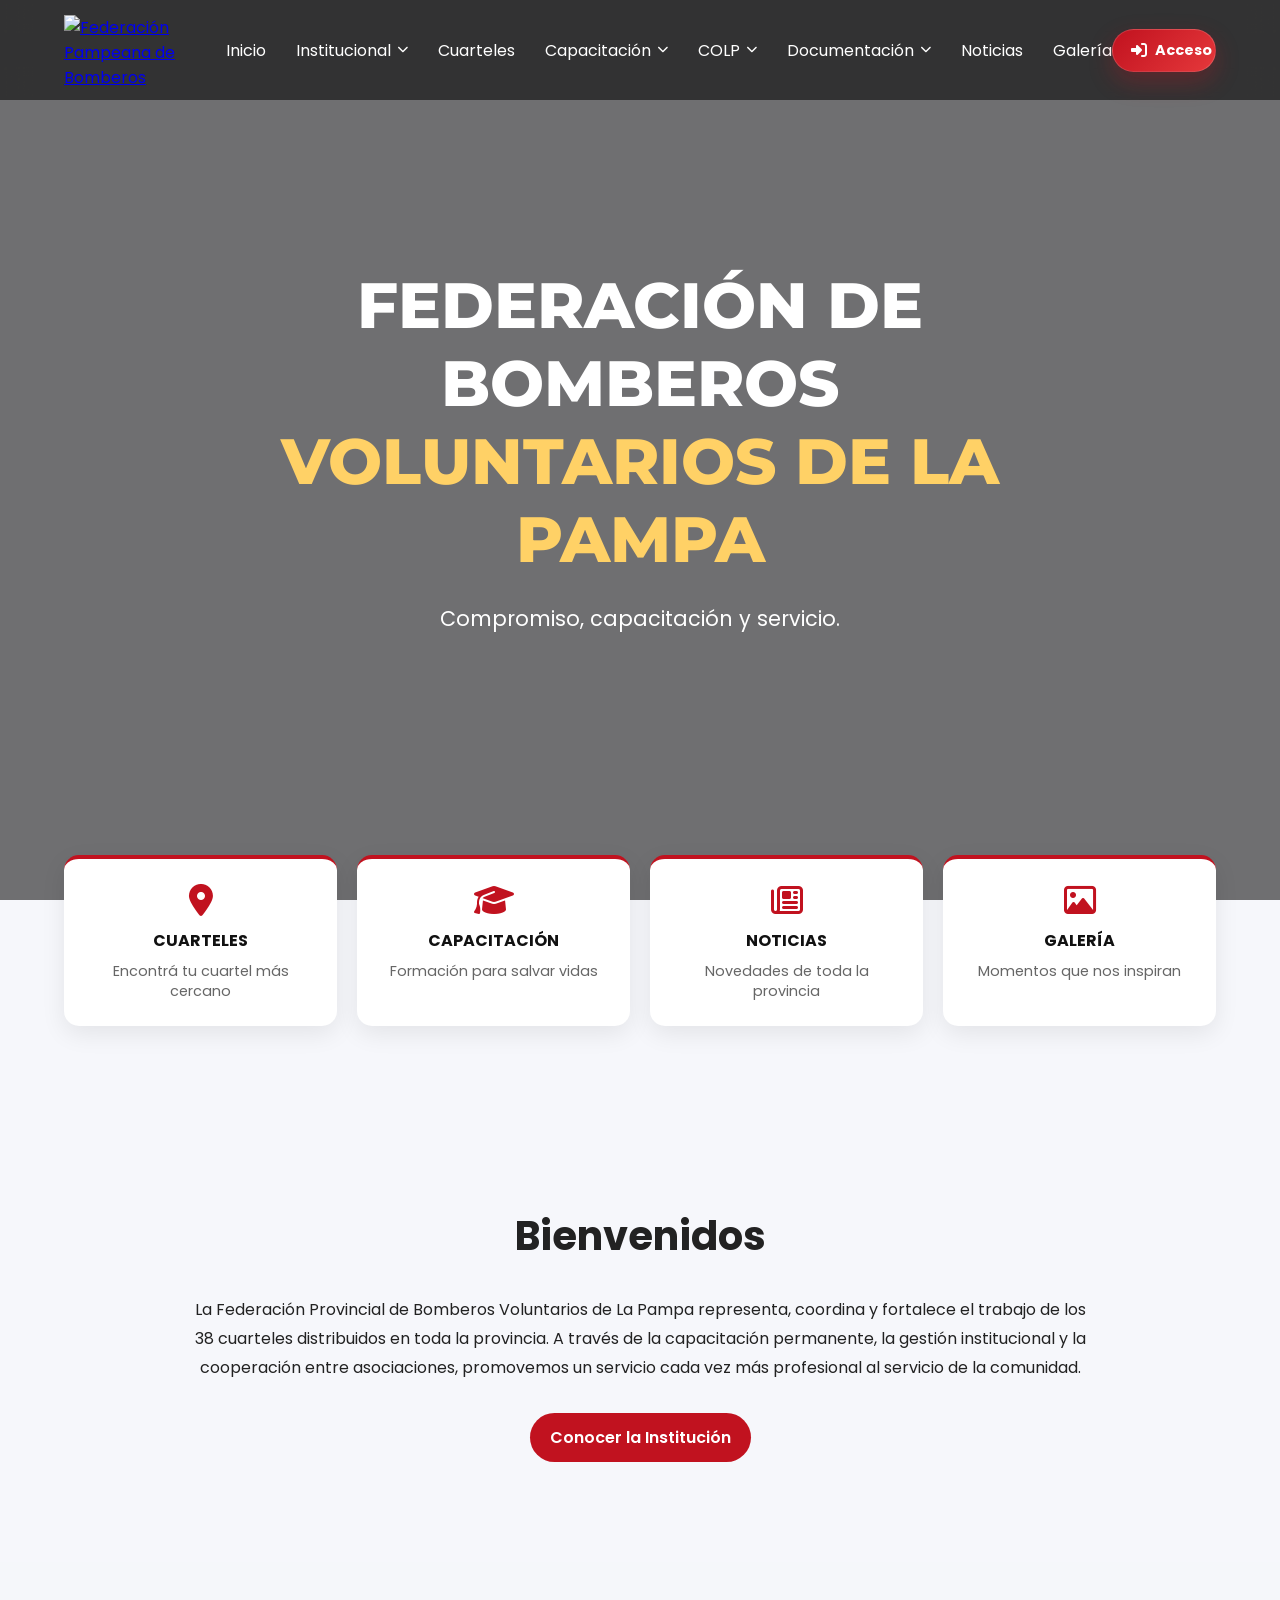
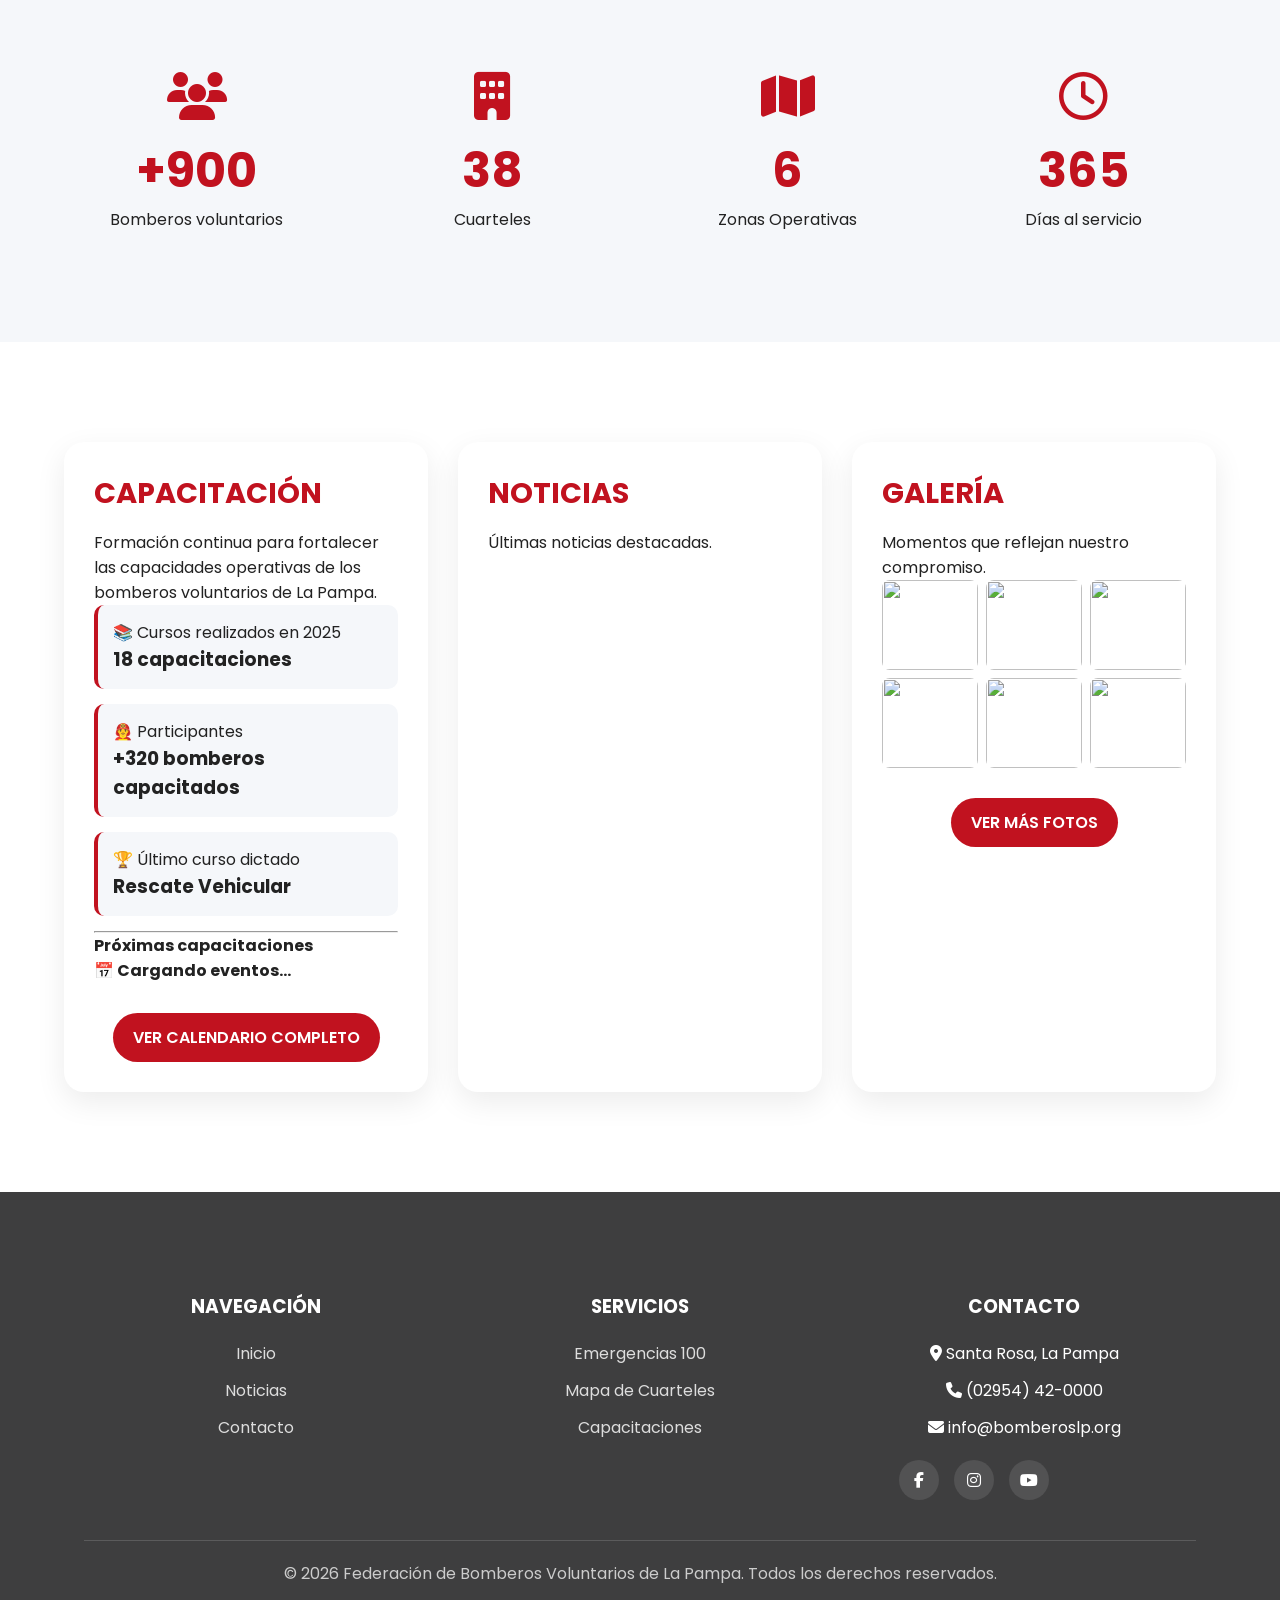
==== commit 90699f33: "Actualizar estilos de botones y corregir enlace de capacitación en la página principal" ====
--- a/index.html
+++ b/index.html
@@ -41,7 +41,7 @@
             </div>
 
             <div class="acceso-item">
-                <a href="">
+                <a href="pages/esc_capacitacion.html">
                     <i class="fa-solid fa-graduation-cap"></i>
                     <h3>CAPACITACI&Oacute;N</h3>
                     <p>Formaci&oacute;n para salvar vidas</p>
--- a/css/style.css
+++ b/css/style.css
@@ -151,14 +151,9 @@
     transform:translateY(0);
 }
 
-.dropdown.active > a i{
+.dropdown.active > a i,
+.dropdown:hover i{
     transform:rotate(180deg);
-}
-
-.dropdown:hover i{
-
-    transform:rotate(180deg);
-
 }
 
 .hero{
@@ -207,12 +202,21 @@
     display:flex;
     justify-content:center;
     gap:20px;
+}
+
+.btn-principal,
+.btn-secundario {
+    display:inline-block;
+    text-decoration:none;
     padding:15px 30px;
     border-radius:50px;
-    text-decoration:none;
     font-weight:600;
-
     transition:all .3s ease;
+}
+
+.btn-principal{
+    background:#c1121f;
+    color:white;
 }
 
 .btn-principal:hover{
@@ -221,28 +225,9 @@
     box-shadow:0 10px 25px rgba(193,18,31,.35);
 }
 
-.btn-principal,
-.btn-secundario {
-    text-decoration: none;
-    padding: 15px 30px;
-    border-radius: 50px;
-    font-weight: 600;
-}
-
-.btn-principal{
-    background:#c1121f;
-    color:white;
-}
-
 .btn-secundario{
     background:#fff;
     color:#111;
-    padding:15px 30px;
-    border-radius:50px;
-    text-decoration:none;
-    font-weight:600;
-
-    transition:all .3s ease;
 }
 
 .btn-secundario:hover{
--- a/css/pages/documentacion/estatuto.css
+++ b/css/pages/documentacion/estatuto.css
@@ -0,0 +1,252 @@
+/*ESTATUTO PAGE*/
+
+:root{
+
+    --rojo:#c1121f;
+    --rojo-hover:#a40f1a;
+    --oscuro:#151515;
+    --gris:#f6f7fb;
+    --texto:#555;
+    --blanco:#fff;
+
+}
+
+/*SECCIONES*/
+
+.estatuto-section{
+    padding:100px 0;
+}
+
+.fondo-gris{
+    background:var(--gris);
+}
+
+/*HERO*/
+
+.estatuto-hero{
+    position:relative;
+    height:72vh;
+    min-height:600px;
+    display:flex;
+    align-items:center;
+}
+
+.hero.estatuto-hero{
+    background-image: url("../../../img/documentacion/documentacion.png");
+    background-size: cover;
+    background-position: center;
+    background-repeat: no-repeat;
+}
+
+.estatuto-hero .overlay{
+    position:absolute;
+    inset:0;
+    background:linear-gradient(
+        90deg,
+        rgba(0,0,0,.82),
+        rgba(0,0,0,.55),
+        rgba(0,0,0,.25)
+    );
+
+}
+
+.estatuto-hero .hero-content{
+    position:relative;
+    z-index:5;
+    max-width:700px;
+}
+
+.hero-badge{
+    display:inline-flex;
+    align-items:center;
+    gap:10px;
+    background:var(--rojo);
+    color:#fff;
+    padding:12px 24px;
+    border-radius:50px;
+    font-weight:700;
+    margin-bottom:30px;
+    letter-spacing:.8px;
+    margin-top: 20px;
+
+}
+
+.estatuto-hero h1{
+    font-size:clamp(3rem,6vw,5rem);
+    font-weight:800;
+    color:#fff;
+    line-height:1.05;
+    margin-bottom:30px;
+}
+
+.estatuto-hero span{
+    color:#ffd166;
+}
+
+.estatuto-hero p{
+    color:#ededed;
+    line-height:1.9;
+    font-size:1.15rem;
+}
+
+/*INTRO*/
+
+.intro-card{
+    background:#fff;
+    border-radius:25px;
+    padding:60px;
+    display:flex;
+    gap:40px;
+    align-items:center;
+    box-shadow:0 20px 50px rgba(0,0,0,.08);
+}
+
+.intro-icon{
+    width:110px;
+    height:110px;
+    border-radius:50%;
+    display:flex;
+    justify-content:center;
+    align-items:center;
+    background:linear-gradient(
+        135deg,
+        var(--rojo),
+        #ef233c
+    );
+    color:#fff;
+    font-size:45px;
+    flex-shrink:0;
+}
+
+.intro-texto h2{
+    font-size:2rem;
+    font-weight:800;
+    margin-bottom:20px;
+}
+
+.intro-texto p{
+    color:var(--texto);
+    line-height:2;
+    margin:0;
+}
+
+/*DOCUMENTO*/
+
+.documento-card{
+    background:#fff;
+    border-radius:25px;
+    padding:45px;
+    display:flex;
+    justify-content:space-between;
+    align-items:center;
+    flex-wrap:wrap;
+    gap:40px;
+    box-shadow:0 18px 45px rgba(0,0,0,.08);
+}
+
+.documento-info{
+    display:flex;
+    gap:25px;
+    align-items:center;
+}
+
+.pdf-icon{
+    width:90px;
+    height:90px;
+    border-radius:20px;
+    background:#ffe7ea;
+    color:var(--rojo);
+    display:flex;
+    justify-content:center;
+    align-items:center;
+    font-size:42px;
+}
+
+.documento-info h3{
+    font-weight:700;
+    margin-bottom:8px;
+}
+
+.documento-info span{
+    color:#777;
+}
+
+.documento-botones{
+    display:flex;
+    gap:20px;
+    flex-wrap:wrap;
+}
+
+.btn-ver,
+.btn-descargar{
+    padding:15px 30px;
+    border-radius:12px;
+    text-decoration:none;
+    font-weight:600;
+    transition:.35s;
+}
+
+.btn-ver{
+    background:var(--rojo);
+    color:#fff;
+}
+
+.btn-ver:hover{
+    background:var(--rojo-hover);
+    transform:translateY(-3px);
+}
+
+.btn-descargar{
+    border:2px solid var(--rojo);
+    color:var(--rojo);
+}
+
+.btn-descargar:hover{
+    background:var(--rojo);
+    color:#fff;
+    transform:translateY(-3px);
+}
+
+/*ASPECTOS*/
+
+.aspectos-grid{
+    display:grid;
+    grid-template-columns:repeat(3, 1fr);
+    gap:30px;
+    margin-top:50px;
+}
+
+.aspecto-card{
+    background:#fff;
+    border-radius:20px;
+    padding:35px;
+    text-align:center;
+    box-shadow:0 12px 30px rgba(0,0,0,.08);
+    transition:.3s;
+    height:100%;
+    display:flex;
+    flex-direction:column;
+    justify-content:flex-start;
+}
+
+.aspecto-card:hover{
+    transform:translateY(-8px);
+}
+
+.aspecto-card i{
+    font-size:42px;
+    color:#c1121f;
+    margin-bottom:20px;
+}
+
+.aspecto-card h4{
+    font-weight:700;
+    margin-bottom:15px;
+}
+
+.aspecto-card p{
+    color:#666;
+    line-height:1.7;
+}
+
+
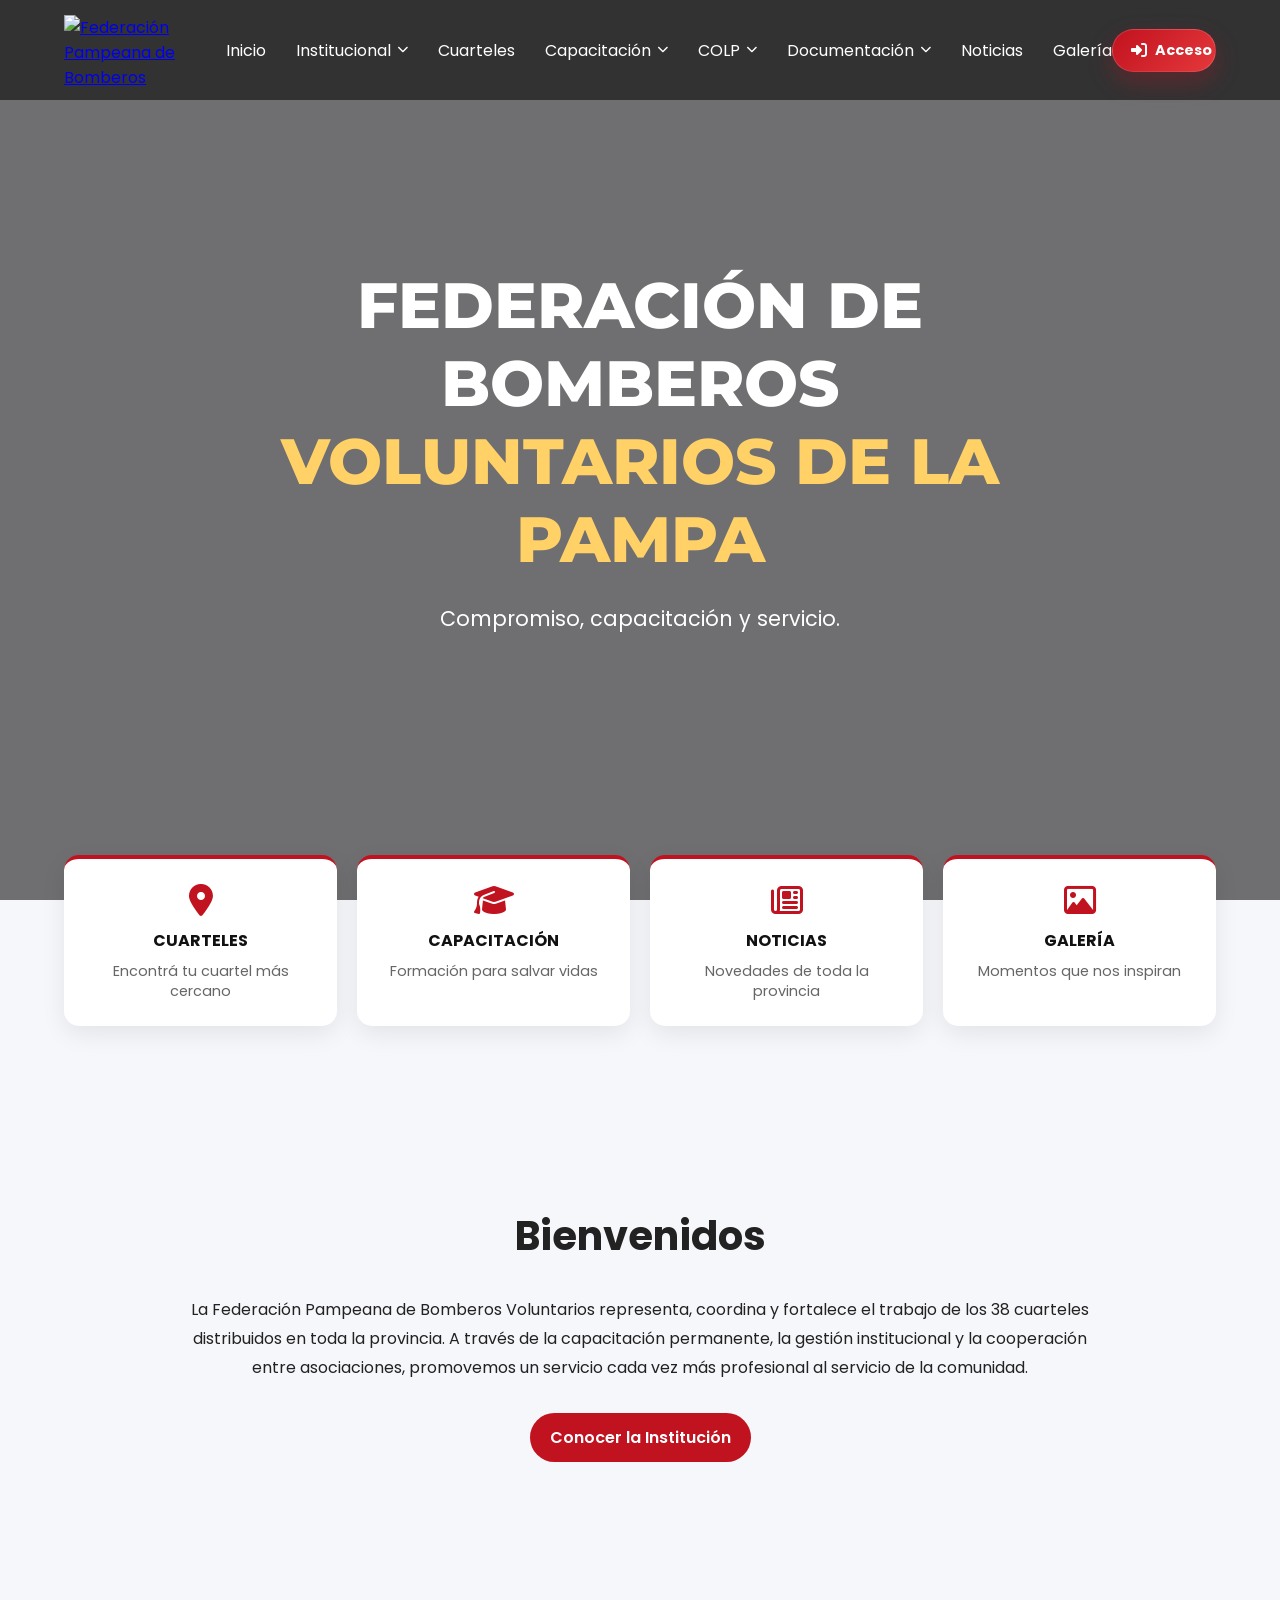
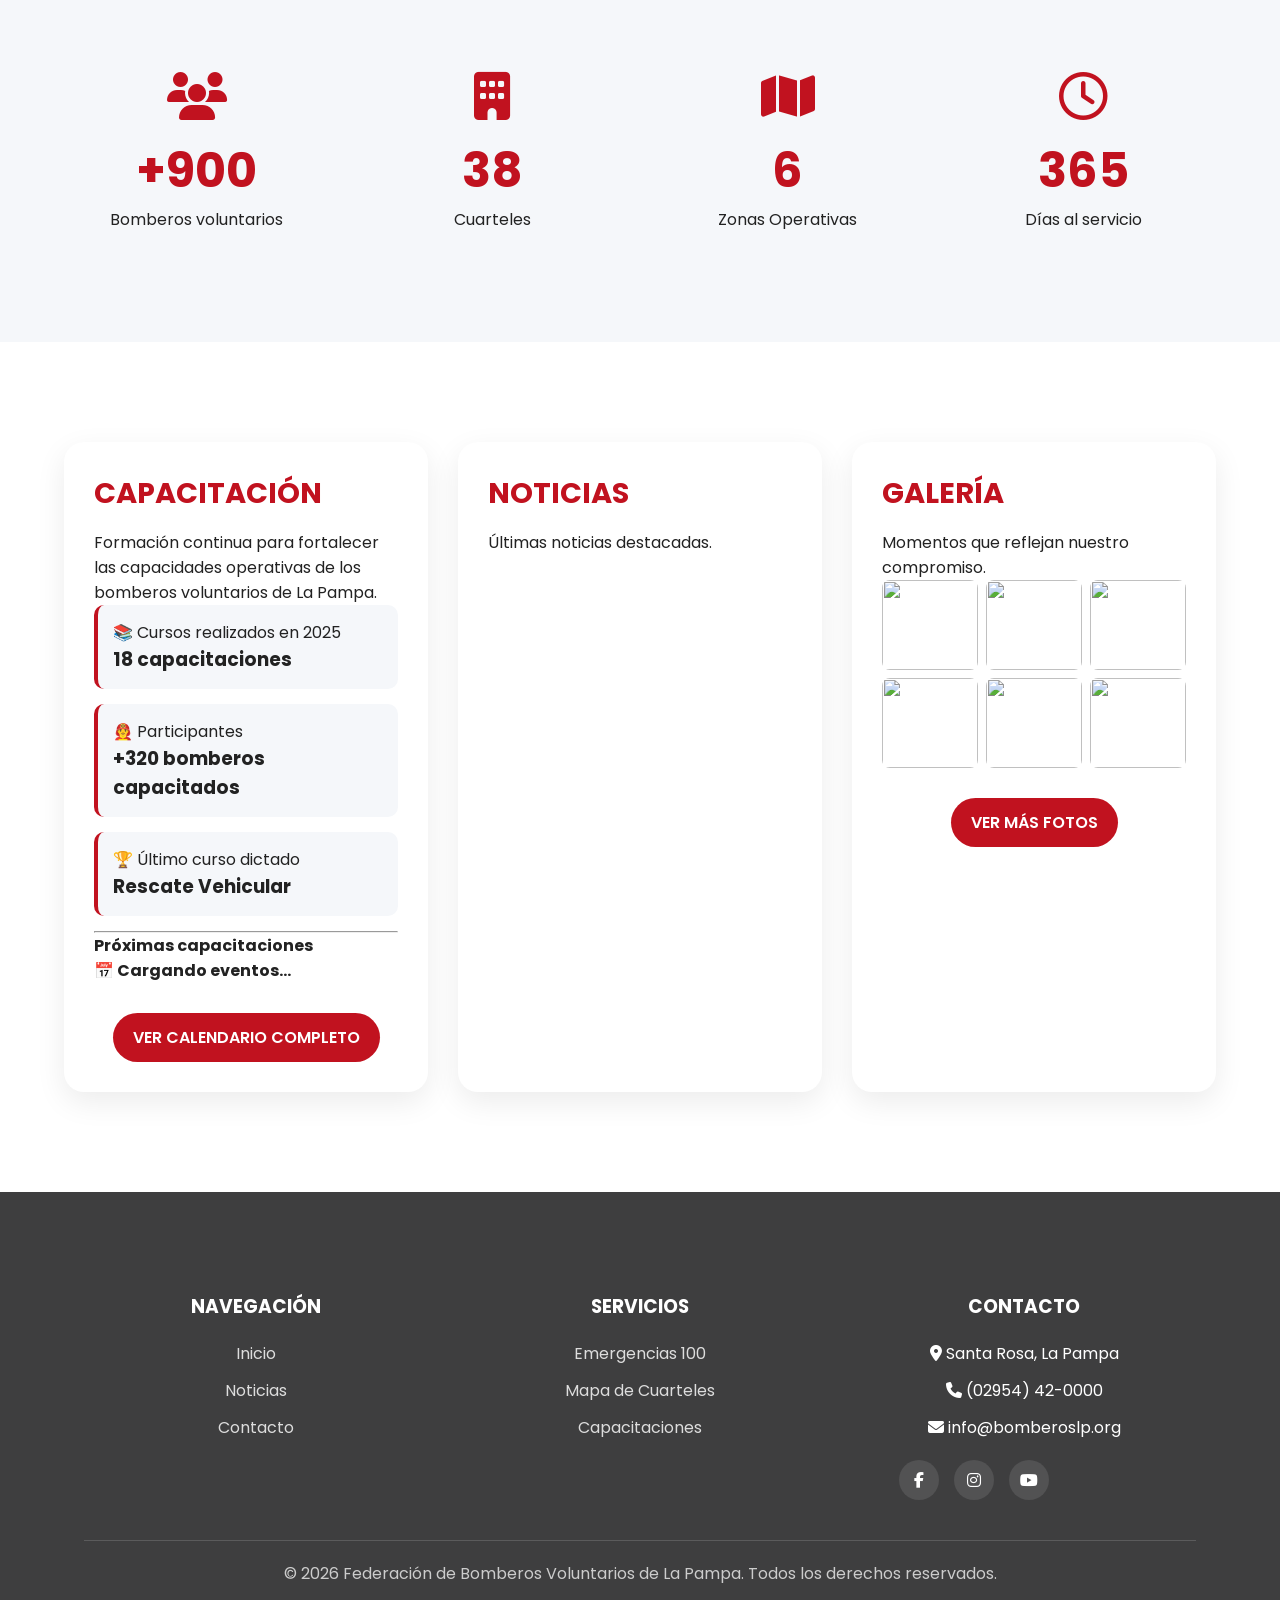
==== commit 2d8ae679: "Actualizar el nombre de la federación en la sección de bienvenida" ====
--- a/index.html
+++ b/index.html
@@ -69,7 +69,7 @@
             <div class="container">
                 <h2>Bienvenidos</h2>
                 <p>
-                    La Federaci&oacute;n Provincial de Bomberos Voluntarios de La Pampa
+                    La Federaci&oacute;n Pampeana de Bomberos Voluntarios
                     representa, coordina y fortalece el trabajo de los
                     38 cuarteles distribuidos en toda la provincia.
 
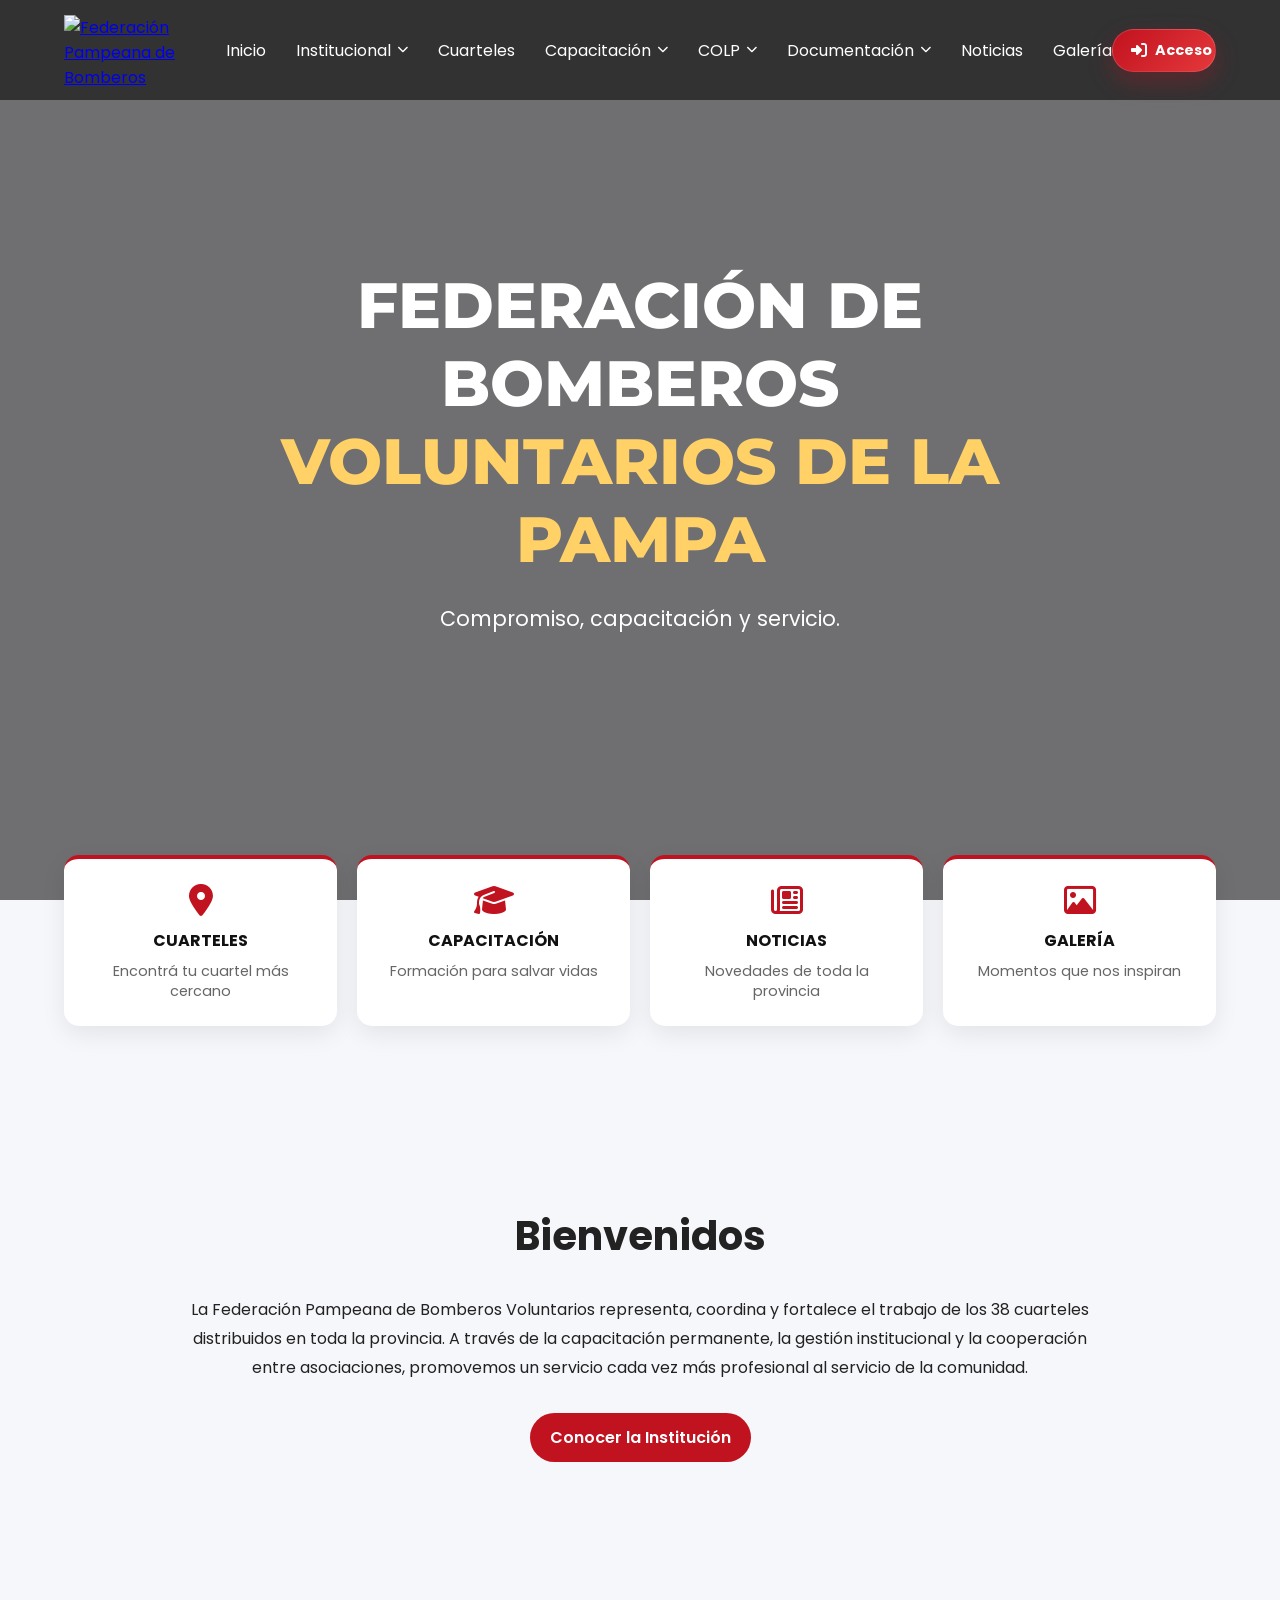
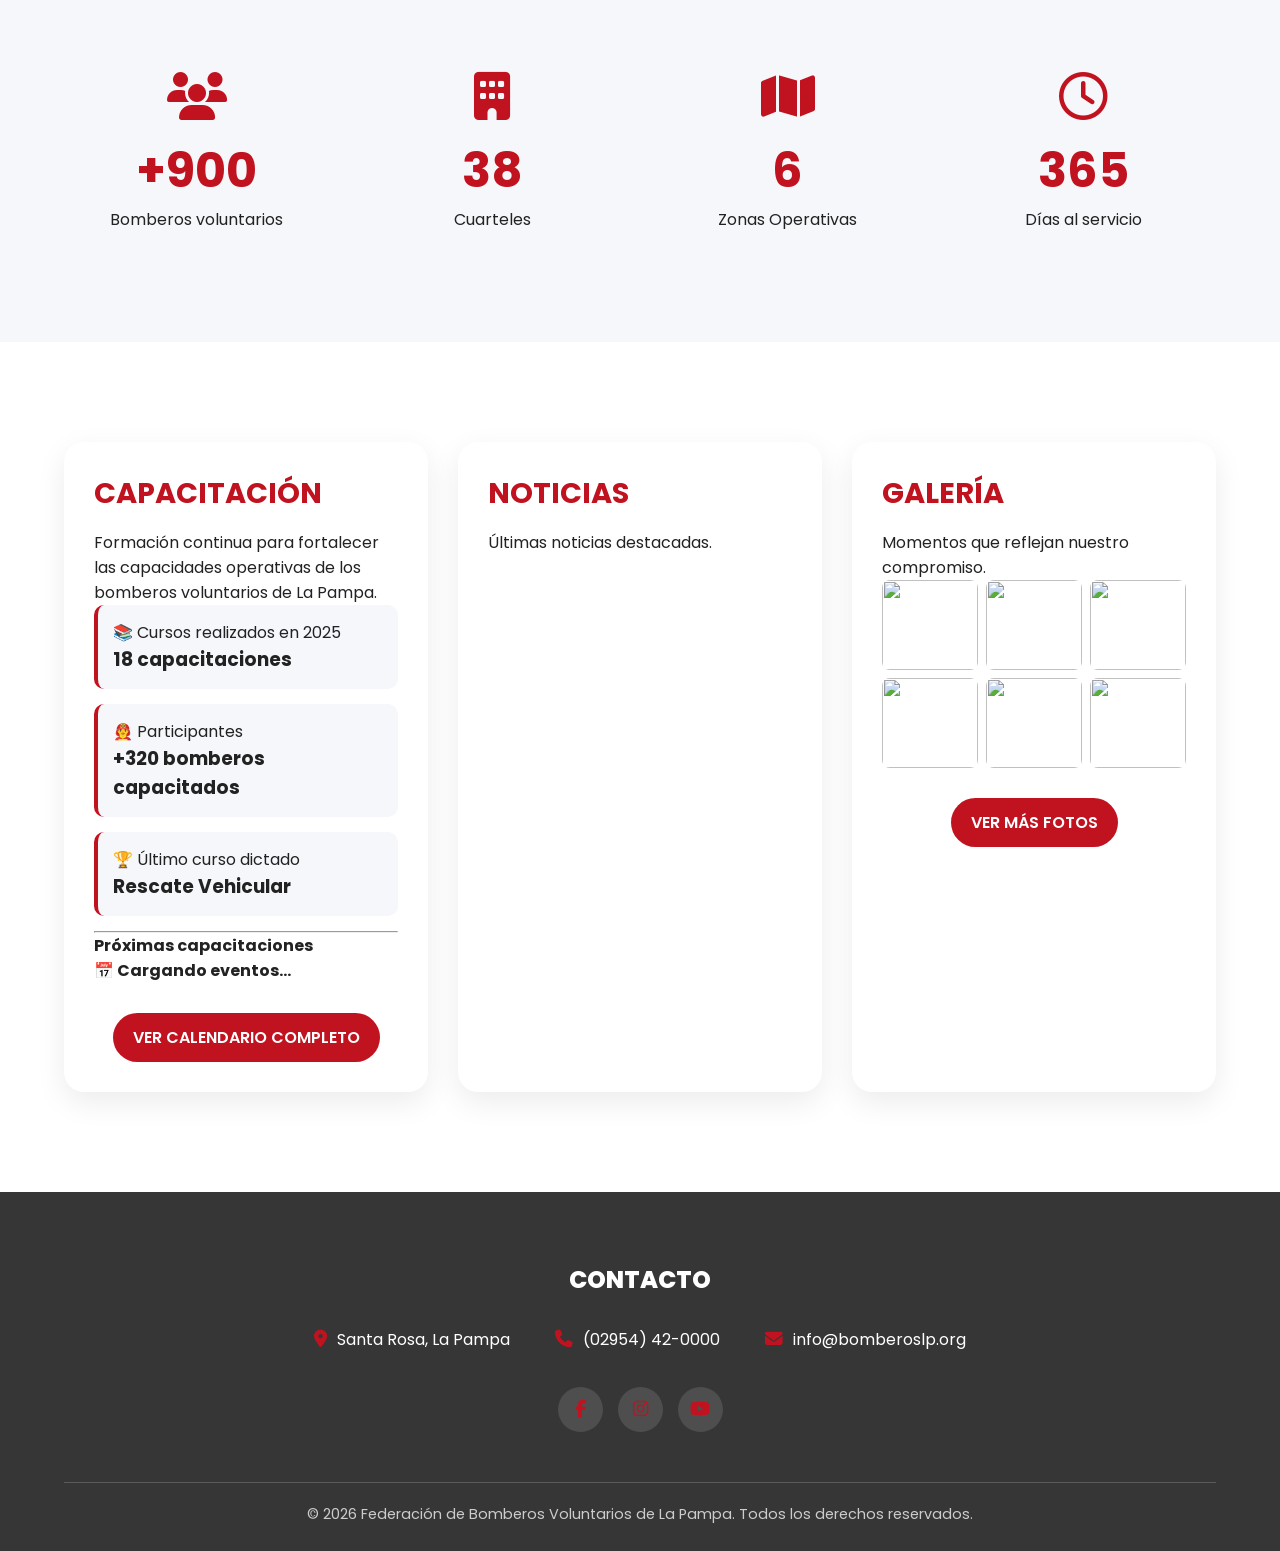
==== commit 9bb92344: "Corregir acentuación en el título de próximas capacitaciones en index.html" ====
--- a/index.html
+++ b/index.html
@@ -136,7 +136,7 @@
                             </div>
                         </div>
                         <hr>
-                        <h4 class="proximas-cap-title">Pr&oacute;ximas capacitaciones</h4>
+                        <h4 class="proximas-cap-title">Próximas capacitaciones</h4>
 
                         <div id="proximas-capacitaciones">
                             <div class="proxima-cap">
--- a/css/style.css
+++ b/css/style.css
@@ -2,6 +2,12 @@
     margin:0;
     padding:0;
     box-sizing:border-box;
+}
+
+:root{
+    --blanco:#fff;
+    --rojo:#c1121f;
+    --rojo-hover:#a40f1a;
 }
 
 html{
@@ -396,114 +402,170 @@
     box-shadow:0 5px 20px rgba(0,0,0,.08);
 }
 
-.footer{
-    position:relative;
-    background:url('../img/pie/pie.png');
-    background-size:cover;
-    background-position:center;
-    color:white;
-}
-
-.footer-overlay{
-    position:absolute;
-    inset:0;
-    background:rgba(0,0,0,.75);
-}
-
-.footer-content{
-    position:relative;
-    z-index:10;
-    text-align:center;
-    padding:100px 20px;
-}
-
-.footer-grid{
-    display:grid;
-    grid-template-columns:1fr 2fr;
-    gap:60px;
-}
-
-.footer-cta-box h2{
-    font-size:2rem;
-    line-height:1.1;
-    margin-bottom:20px;
-    font-family:'Montserrat',sans-serif;
-    font-weight: 700;
-}
-
-.footer-cta-box p{
-    margin-bottom:25px;
-}
-
-.footer-inferior{
-    display:grid;
-    grid-template-columns:repeat(3,1fr);
-    gap:40px;
-}
-
-.footer-links h3{
-    margin-bottom:20px;
-    color:#fff;
-}
-
-.footer-links ul{
-    list-style:none;
-    padding:0;
-}
-
-.footer-links li{
-    margin-bottom:12px;
-}
-
-.footer-links a{
-    color:#ddd;
-    text-decoration:none;
-    transition:.3s;
-}
-
-.footer-links a:hover{
-    color:#c1121f;
-}
-
-.footer-redes{
-    margin-top:20px;
-    display:flex;
-    gap:15px;
-    margin-left: 47px;
-}
-
-.footer-redes a i{
-    color:#fff;
-    transition:.3s;
-}
-
-.footer-redes a{
-    width:40px;
-    height:40px;
-    border-radius:50%;
-    background:rgba(255,255,255,.10);
-    display:flex;
-    align-items:center;
-    justify-content:center;
-    color:#fff;
-    transition:.3s;
-}
-
-.footer-redes a:hover{
-    background:#c1121f;
-    transform:translateY(-3px);
-}
-
-.footer-linea{
-    height:1px;
-    background:rgba(255,255,255,.15);
-    margin:40px 0 20px;
-}
-
-.footer-copy{
-    text-align:center;
-    color:#ccc;
-}
+/* =========================================================
+   FOOTER
+   ========================================================= */
+
+.footer {
+    position: relative;
+    overflow: hidden;
+    padding: 70px 0 25px;
+    background-image: url('../img/pie/pie.png');;
+    background-size: cover;
+    background-position: center;
+    color: var(--blanco);
+}
+
+
+/* CAPA OSCURA */
+
+.footer-overlay {
+    position: absolute;
+    inset: 0;
+    background: rgba(0, 0, 0, 0.78);
+    z-index: 0;
+}
+
+
+/* CONTENIDO */
+
+.footer-content {
+    position: relative;
+    z-index: 2;
+}
+
+
+/* =========================================================
+   CONTACTO
+   ========================================================= */
+
+.footer-contacto {
+    display: flex;
+    flex-direction: column;
+    align-items: center;
+    text-align: center;
+}
+
+
+/* TÍTULO */
+
+.footer-contacto h3 {
+    margin-bottom: 30px;
+    color: var(--blanco);
+    font-size: 1.5rem;
+    font-weight: 800;
+}
+
+
+/* DATOS DE CONTACTO */
+
+.footer-contacto-items {
+    display: flex;
+    justify-content: center;
+    align-items: center;
+    gap: 45px;
+    flex-wrap: wrap;
+}
+
+
+/* CADA DATO */
+
+.footer-contacto-item {
+    display: flex;
+    align-items: center;
+    gap: 10px;
+    color: var(--blanco);
+    font-size: 1rem;
+}
+
+
+/* ICONOS */
+
+.footer-contacto-item i {
+    color: var(--rojo);
+    font-size: 1.1rem;
+}
+
+
+/* =========================================================
+   REDES SOCIALES
+   ========================================================= */
+
+.footer-redes {
+    display: flex;
+    justify-content: center;
+    gap: 15px;
+    margin-top: 35px;
+}
+
+
+/* BOTONES */
+
+.footer-redes a {
+    display: flex;
+    align-items: center;
+    justify-content: center;
+
+    width: 45px;
+    height: 45px;
+
+    border-radius: 50%;
+
+    background: rgba(255, 255, 255, 0.12);
+
+    color: var(--rojo);
+
+    font-size: 1.1rem;
+
+    text-decoration: none;
+
+    transition:
+        background 0.3s ease,
+        transform 0.3s ease;
+}
+
+
+/* HOVER */
+
+.footer-redes a:hover {
+    background: var(--blanco);
+    color: var(--rojo);
+    transform: translateY(-4px);
+}
+
+
+/* =========================================================
+   LÍNEA
+   ========================================================= */
+
+.footer-linea {
+    width: 100%;
+    height: 1px;
+
+    margin: 50px 0 20px;
+
+    background: rgba(255, 255, 255, 0.18);
+}
+
+
+/* =========================================================
+   COPYRIGHT
+   ========================================================= */
+
+.footer-copy {
+    text-align: center;
+}
+
+
+.footer-copy p {
+    margin: 0;
+
+    color: rgba(255, 255, 255, 0.75);
+
+    font-size: 0.9rem;
+    line-height: 1.6;
+}
+
 /* ACCESOS RAPIDOS */
 
 .accesos-rapidos{
--- a/css/pages/documentacion/estatuto.css
+++ b/css/pages/documentacion/estatuto.css
@@ -59,16 +59,17 @@
 .hero-badge{
     display:inline-flex;
     align-items:center;
+    justify-content: center;
     gap:10px;
-    background:var(--rojo);
-    color:#fff;
-    padding:12px 24px;
+    width: fit-content;
+    max-width: max-content;
+    background:#c1121f;
+    color:#fff;
+    padding:10px 22px;
     border-radius:50px;
     font-weight:700;
     margin-bottom:30px;
-    letter-spacing:.8px;
-    margin-top: 20px;
-
+    margin: 0 auto 30px auto;
 }
 
 .estatuto-hero h1{
--- a/css/pages/responsive.css
+++ b/css/pages/responsive.css
@@ -1,665 +1,163 @@
-/* DESKTOP GRANDE */
-
-@media (min-width:1600px){
-    .container{
-        max-width:1400px;
-    }
-
-    .footer-grid{
-    display:grid;
-    gap:60px;
-    align-items:start;
-}
-
-    .footer-inferior{
-        display:grid;
-        gap:40px;
-    }
-
-}
-
-/* NOTEBOOKS */
-
-@media (max-width:1200px){
-
-    .container{
-        width:95%;
-    }
-
-    .hero h1{
-        font-size:3.2rem;
-    }
-
-    .hero p{
-        font-size:1.1rem;
-    }
-
-    .cards{
-        grid-template-columns:repeat(2,1fr);
-    }
-
-    .info-grid{
-        grid-template-columns:repeat(2,1fr);
-    }
-
-}
-
-
-/* TABLETS */
-
-@media (max-width:992px){
-
-    .container{
-        width:95%;
-    }
+/* =========================================================
+   RESPONSIVE GENERAL
+   Federación Provincial de Bomberos Voluntarios de La Pampa
+   ========================================================= */
+
+
+/* =========================================================
+   RESPONSIVE GENERAL
+   ========================================================= */
+
+
+/* =========================================================
+   DESKTOP GRANDE
+   ========================================================= */
+
+@media (min-width: 1600px) {
+
+    .container {
+        max-width: 1400px;
+    }
+
+    .footer-grid {
+        display: grid;
+        gap: 60px;
+        align-items: start;
+    }
+
+    .footer-inferior {
+        display: grid;
+        gap: 40px;
+    }
+}
+
+
+/* =========================================================
+   NOTEBOOKS
+   ========================================================= */
+
+@media (max-width: 1200px) {
+
+    .container {
+        width: 95%;
+    }
+
+    .hero h1 {
+        font-size: 3.2rem;
+    }
+
+    .hero p {
+        font-size: 1.1rem;
+    }
+
+    .cards {
+        grid-template-columns: repeat(2, 1fr);
+    }
+
+    .info-grid {
+        grid-template-columns: repeat(2, 1fr);
+    }
+}
+
+
+/* =========================================================
+   TABLETS
+   ========================================================= */
+
+@media (max-width: 992px) {
+
+    .container {
+        width: 95%;
+    }
+
 
     /* HEADER */
 
-    .menu{
-        gap:15px;
-    }
+    .menu {
+        gap: 15px;
+    }
+
 
     /* HERO */
 
-    .hero{
-        min-height:100vh;
-        padding:120px 20px 80px;
-    }
-
-    .hero h1{
-        font-size:2.8rem;
-    }
-
-    .hero p{
-        font-size:1.05rem;
-    }
-
-    /* ESTADISTICAS */
-
-    .stats-grid{
-        grid-template-columns:repeat(2,1fr);
-    }
+    .hero {
+        min-height: 100vh;
+        padding: 120px 20px 80px;
+    }
+
+    .hero h1 {
+        font-size: 2.8rem;
+    }
+
+    .hero p {
+        font-size: 1.05rem;
+    }
+
+
+    /* ESTADÍSTICAS */
+
+    .stats-grid {
+        grid-template-columns: repeat(2, 1fr);
+    }
+
 
     /* CARDS */
 
-    .cards{
-        grid-template-columns:1fr;
-    }
+    .cards {
+        grid-template-columns: 1fr;
+    }
+
 
     /* ACCESOS */
 
-    .accesos-rapidos{
-        grid-template-columns:repeat(2,1fr);
-    }
-
-    /* INFORMACION */
+    .accesos-rapidos {
+        grid-template-columns: repeat(2, 1fr);
+    }
+
+
+    /* INFORMACIÓN */
 
     .hero h1 {
         font-size: 1.8rem;
     }
 
+
     /* FOOTER */
 
-    .footer-grid{
-        grid-template-columns:1fr;
-        text-align:center;
-    }
-
-    .footer-inferior{
-        grid-template-columns:repeat(2,1fr);
-    }
-
-    .footer-redes{
-        justify-content:center;
-    }
-
-
-    /* ESTATUTO */
-
-    .estatuto-section{
-        padding:80px 0;
-    }
-
-    .estatuto-hero{
-        min-height:520px;
-        height:auto;
-        padding:170px 0 100px;
-    }
-
-    .estatuto-hero .hero-content{
-        max-width:100%;
-    }
-
-    .estatuto-hero h1{
-        font-size:3.2rem;
-    }
-
-    .estatuto-hero p{
-        font-size:1.05rem;
-    }
-
-    .intro-card{
-        flex-direction:column;
-        text-align:center;
-        padding:45px;
-        gap:30px;
-    }
-
-    .intro-texto p{
-        text-align:justify;
-    }
-
-    .documento-card{
-        flex-direction:column;
-        text-align:center;
-    }
-
-    .documento-info{
-        flex-direction:column;
-    }
-
-    .documento-botones{
-        justify-content:center;
-    }
-
-    .aspectos-grid{
-        grid-template-columns:repeat(2,1fr);
-    }
+    .footer-grid {
+        grid-template-columns: 1fr;
+        text-align: center;
+    }
+
+    .footer-inferior {
+        grid-template-columns: repeat(2, 1fr);
+    }
+
+    .footer-redes {
+        justify-content: center;
+    }
+
 
     /* ORGANIGRAMA */
-    .zonas-organigrama{
-        grid-template-columns: repeat(3,1fr);
-    }
-
-}
-
-
-/* MOVILES GRANDES */
-
-@media (max-width:768px){
-
-    /* LOGO */
-
-    .logo img{
-        height:55px;
-    }
-
-    /* HERO */
-
-    .hero{
-        min-height:100vh;
-        padding:110px 20px 70px;
-    }
-
-    .hero h1{
-        font-size:2.2rem;
-    }
-
-    .hero p{
-        font-size:1rem;
-    }
-
-    .hero-botones{
-        flex-direction:column;
-        align-items:center;
-        gap:15px;
-    }
-
-    .btn-principal,
-    .btn-secundario{
-        width:100%;
-        max-width:320px;
-        text-align:center;
-    }
-
-    /* ESTADISTICAS */
-
-    .stats-grid{
-        grid-template-columns:1fr;
-    }
-
-    .stat h3{
-        font-size:2.5rem;
-    }
-
-    /* ACCESOS */
-
-    .accesos-rapidos{
-        grid-template-columns:1fr;
-        margin-top:-25px;
-    }
-
-    .info-grid{
-        grid-template-columns:1fr;
-    }
-
-    /* FOOTER */
-
-    .footer-inferior{
-        grid-template-columns:1fr;
-        gap:30px;
-    }
-
-    .footer-cta-box h2{
-        font-size:2rem;
-    }
-
-    .footer-redes{
-        justify-content:center;
-    }
-
-    /* GALERIA */
-
-    .galeria-grid{
-        grid-template-columns:repeat(2,1fr);
-    }
-
-    /* ESTATUTO */
-
-    .estatuto-section{
-        padding:70px 0;
-    }
-
-    .estatuto-hero{
-        min-height:auto;
-        height:auto;
-        padding:160px 0 80px;
-    }
-
-    .hero-badge{
-        font-size:.8rem;
-        padding:10px 18px;
-    }
-
-    .estatuto-hero h1{
-        font-size:2.5rem;
-        line-height:1.1;
-    }
-
-    .estatuto-hero p{
-        font-size:1rem;
-        line-height:1.7;
-    }
-
-    .intro-card{
-        padding:35px 25px;
-    }
-
-    .intro-icon{
-        width:85px;
-        height:85px;
-        font-size:34px;
-    }
-
-    .intro-texto h2{
-        font-size:1.7rem;
-    }
-
-    .documento-card{
-        padding:30px 25px;
-    }
-
-    .pdf-icon{
-        width:70px;
-        height:70px;
-        font-size:32px;
-    }
-
-    .documento-info h3{
-        font-size:1.3rem;
-    }
-
-    .documento-botones{
-        width:100%;
-        flex-direction:column;
-    }
-
-    .btn-ver,
-    .btn-descargar{
-        width:100%;
-        text-align:center;
-    }
-
-    .aspectos-grid{
-        grid-template-columns:1fr;
-        gap:25px;
-    }
-
-    .aspecto-card{
-        padding:30px 25px;
-    }
-
-    /* HISTORIA ESCUELA */
-    .historia-escuela{
-        padding: 70px 0;
-    }
-
-    .historia-escuela .titulo-seccion{
-        margin-bottom: 50px;
-    }
-
-    .historia-escuela .titulo-seccion h2{
-        font-size: 30px;
-    }
-
-    .historia-escuela .titulo-seccion p{
-        font-size: 14px;
-    }
-
-
-    /* QUITAMOS EL CENTRO */
-
-    .timeline::before{
-        left: 27px;
-        transform: none;
-    }
-
-
-    /* TODOS LOS ELEMENTOS A LA DERECHA */
-
-    .timeline-item,
-    .timeline-item:nth-child(odd),
-    .timeline-item:nth-child(even){
-
-        width: 100%;
-
-        left: 0;
-
-        text-align: left;
-
-        padding-left: 75px;
-        padding-right: 10px;
-
-        margin-bottom: 35px;
-    }
-
-
-    /* MARCADOR */
-
-    .timeline-item:nth-child(odd) .timeline-marker,
-    .timeline-item:nth-child(even) .timeline-marker{
-
-        left: 0;
-        right: auto;
-
-        width: 54px;
-        height: 54px;
-    }
-
-
-    /* OCULTAR CONECTORES */
-
-    .timeline-item::after{
-        display: none;
-    }
-
-
-    /* TARJETA */
-
-    .timeline-content{
-        padding: 25px 22px;
-
-        border-radius: 15px;
-    }
-
-
-    .timeline-content h3{
-        font-size: 21px;
-    }
-
-    .timeline-content p{
-        font-size: 14px;
-    }
-
-    /* IDENTIDAD ESCUELA*/
-    .identidad-grid{
-        grid-template-columns: 1fr;
-        gap: 25px;
-    }
-
-    .identidad-card{
-        padding: 35px 30px;
-    }
-
-    .identidad-escuela .titulo-seccion h2{
-        font-size: 34px;
-    }
-
-    /* ORGANIGRAMA */
-    .seccion-organigrama{
-        padding:60px 0;
-    }
-
-    .nivel{
-        flex-direction:column;
-        align-items:center;
-        gap:20px;
-    }
-
-
-    .nivel-regionales{
-        gap:20px;
-    }
-
-    .linea-vertical{
-        height:25px;
-    }
-
-    .org-card,
-    .org-card.principal,
-    .regional{
-        width:90%;
-        min-width:0;
-    }
-
-
-    .zonas-organigrama{
-        grid-template-columns:
-            repeat(2,1fr);
-        gap:12px;
-    }
-
-    .zona-org{
-        min-height:100px;
-    }
-
-    .zona-info-contenido{
-        grid-template-columns:1fr;
-    }
-
-    .zona-info-card{
-        padding:25px 20px;
-    }
-}
-
-
-/* TELEFONOS PEQUEÑOS */
-
-@media (max-width:585px){
-
-    .hero h1{
-        font-size:1.8rem;
-    }
-
-    .hero p{
-        font-size:.95rem;
-    }
-
-    .institucional,
-    .destacados,
-    .estadisticas,
-    .informacion{
-        padding:60px 0;
-    }
-
-    .institucional h2,
-    .destacados h2{
-        font-size:2rem;
-    }
-
-    .emergencia h3{
-        font-size:3rem;
-    }
-
-    .stat h3{
-        font-size:2rem;
-    }
-
-    .footer-cta-box h2{
-        font-size:1.8rem;
-    }
-
-    .galeria-grid{
-        grid-template-columns:1fr;
-    }
-
-    #mapa{
-        height:320px;
-    }
-
-    .buscador-cuarteles input{
-        padding:12px 15px;
-    }
-
-    .estadisticas-grid{
-    grid-template-columns:1fr;
-    }
-
-    .galeria-grid{
-
-        columns:1;
-
-    }
-
-    /* ESTATUTO */
-
-    .estatuto-hero{
-        padding:140px 0 60px;
-    }
-
-    .estatuto-hero h1{
-        font-size:2rem;
-    }
-
-    .hero-badge{
-        font-size:.75rem;
-        padding:8px 15px;
-    }
-
-    .intro-card{
-        padding:25px 20px;
-    }
-
-    .intro-texto h2{
-        font-size:1.5rem;
-    }
-
-    .documento-card{
-        padding:25px 20px;
-    }
-
-    .aspecto-card{
-        padding:25px 20px;
-    }
-
-
-    /* CALENDARIO */
-
-    .agenda-capacitacion .titulo-seccion h2{
-        font-size:1.9rem;
-    }
-
-    .agenda-capacitacion .titulo-seccion p{
-        font-size:.95rem;
-    }
-
-    .calendario-container{
-        padding:10px;
-        border-radius:18px;
-    }
-
-    .calendario-container iframe{
-        height:500px;
-        border-radius:12px;
-    }
-
-    /* HISTORIA DE ESCUELA */
-     .historia-escuela{
-        padding: 60px 0;
-    }
-
-    .historia-escuela .titulo-seccion h2{
-        font-size: 27px;
-    }
-
-    .timeline-item,
-    .timeline-item:nth-child(odd),
-    .timeline-item:nth-child(even){
-        padding-left: 65px;
-    }
-
-    .timeline-item:nth-child(odd) .timeline-marker,
-    .timeline-item:nth-child(even) .timeline-marker{
-        width: 48px;
-        height: 48px;
-        font-size: 17px;
-    }
-
-    .timeline-content{
-        padding: 22px 18px;
-    }
-
-    .timeline-fecha{
-        font-size: 12px;
-    }
-
-    .timeline-content h3{
-        font-size: 19px;
-    }
-
-    /* IDENTIDAD ESCUELA */
-    .identidad-escuela{
-        padding: 70px 0;
-    }
-
-    .identidad-escuela .titulo-seccion h2{
-        font-size: 29px;
-    }
-
-    .identidad-card{
-        padding: 30px 25px;
-        border-radius: 15px;
-    }
-
-    .identidad-icono{
-        width: 60px;
-        height: 60px;
-        font-size: 24px;
-    }
-
-    .identidad-card h3{
-        font-size: 24px;
-    }
-
-    /* ORGANIGRAMA */
-    .zonas-organigrama{
-        grid-template-columns:1fr;
-    }
-
-    .zona-org{
-        width:100%;
-    }
-
-    .org-card h3{
-        font-size:16px;
-    }
-}
-
-
-/* MENU HAMBURGUESA */
-
-.menu-toggle{
-    display: none; /* o display:flex dentro del media query */
+
+    .zonas-organigrama {
+        grid-template-columns: repeat(3, 1fr);
+    }
+}
+
+
+/* =========================================================
+   MENÚ HAMBURGUESA
+   ========================================================= */
+
+/*
+   IMPORTANTE:
+   El botón está OCULTO por defecto.
+   Solamente aparece hasta 992px.
+*/
+
+.menu-toggle {
+    display: none;
 
     background: transparent;
     border: none;
@@ -675,138 +173,589 @@
 
 .menu-toggle:focus,
 .menu-toggle:active,
-.menu-toggle:hover{
+.menu-toggle:hover {
     background: transparent;
     border: none;
     box-shadow: none;
     outline: none;
 }
 
-@media (max-width:992px){
-
-    .menu-toggle{
-        display:block;
-        z-index:2001;
-    }
-
-    .nav-menu{
-        position:fixed;
-        top:0;
-        right:-100%;
-        width:300px;
-        height:100vh;
-        background:#111;
-        transition:all .35s ease;
-        z-index:2000;
-        display:flex;
-        justify-content:center;
-        align-items:center;
-    }
-
-    .nav-menu.active{
-        right:0;
-    }
-
-    .menu{
-        display:flex;
-        flex-direction:column;
-        align-items:center;
-        justify-content:center;
-        gap:25px;
-        width:100%;
-    }
-
-    .menu li{
-        width:100%;
-        text-align:center;
-    }
-
-    .menu a{
-        display:block;
-        padding:10px;
-        font-size:1.1rem;
-        color:white;
-    }
-
-    /* CALENDARIO */
-
-    .agenda-capacitacion{
-        padding:80px 0;
-    }
-
-    .agenda-capacitacion .titulo-seccion h2{
-        font-size:2.2rem;
-    }
-
-    .calendario-container iframe{
-        height:650px;
-    }
-
-    .dropdown .submenu{
-        display:none;
-        position:static;
-        background:transparent;
-        box-shadow:none;
-        width:100%;
-        padding:0;
-        margin-top:10px;
-    }
-
-    .dropdown.active .submenu{
-        display:block;
-    }
-
-    .dropdown .submenu li{
-        text-align:center;
-    }
-
-    .dropdown .submenu a{
-        padding:10px 0;
-        font-size:1rem;
-        color:#ddd;
-    }
-
-    .submenu{
-        position: static !important;
+
+/* =========================================================
+   TABLET / MENÚ MÓVIL
+   ========================================================= */
+
+@media (max-width: 992px) {
+
+    .menu-toggle {
+        display: flex;
+        align-items: center;
+        justify-content: center;
+
+        position: relative;
+        z-index: 2001;
+    }
+
+    .nav-menu {
+        position: fixed;
+
+        top: 0;
+        right: -100%;
+
+        width: 300px;
+        height: 100vh;
+
+        background: #111;
+
+        transition: right .35s ease;
+
+        z-index: 2000;
+
+        display: flex;
+        justify-content: center;
+        align-items: center;
+    }
+
+    .nav-menu.active {
+        right: 0;
+    }
+
+    .menu {
+        display: flex;
+        flex-direction: column;
+        align-items: center;
+        justify-content: center;
+
+        gap: 25px;
+
+        width: 100%;
+    }
+
+    .menu li {
+        width: 100%;
+        text-align: center;
+    }
+
+    .menu a {
+        display: block;
+
+        padding: 10px;
+
+        font-size: 1.1rem;
+
+        color: #fff;
+    }
+
+
+    /* SUBMENÚ MÓVIL */
+
+    .dropdown .submenu {
+        position: static;
+
         display: none;
+
+        width: 100%;
+
         background: #fff;
+
         border-radius: 12px;
+
+        box-shadow: none;
+
         margin: 10px 15px;
         padding: 10px 0;
+
         z-index: 9999;
     }
 
-    .dropdown.active .submenu{
+    .dropdown.active .submenu {
         display: block;
     }
 
-    .submenu li{
+    .submenu li {
         width: 100%;
     }
 
-    .submenu a{
+    .submenu a {
         display: block;
+
         padding: 12px 20px;
-        color: #fff !important;
+
+        color: #222 !important;
+
         pointer-events: auto;
     }
-}
-
-
-/* SEGURIDAD RESPONSIVE */
+
+
+    /* CALENDARIO */
+
+    .agenda-capacitacion {
+        padding: 80px 0;
+    }
+
+    .agenda-capacitacion .titulo-seccion h2 {
+        font-size: 2.2rem;
+    }
+
+    .calendario-container iframe {
+        height: 650px;
+    }
+}
+
+
+/* =========================================================
+   MÓVILES GRANDES
+   ========================================================= */
+
+@media (max-width: 768px) {
+
+    /* LOGO */
+
+    .logo img {
+        height: 55px;
+    }
+
+
+    /* HERO */
+
+    .hero {
+        min-height: 100vh;
+        padding: 110px 20px 70px;
+    }
+
+    .hero h1 {
+        font-size: 2.2rem;
+    }
+
+    .hero p {
+        font-size: 1rem;
+    }
+
+
+    /* BOTONES HERO */
+
+    .hero-botones {
+        flex-direction: column;
+        align-items: center;
+        gap: 15px;
+    }
+
+    .btn-principal,
+    .btn-secundario {
+        width: 100%;
+        max-width: 320px;
+        text-align: center;
+    }
+
+
+    /* ESTADÍSTICAS */
+
+    .stats-grid {
+        grid-template-columns: 1fr;
+    }
+
+    .stat h3 {
+        font-size: 2.5rem;
+    }
+
+
+    /* ACCESOS */
+
+    .accesos-rapidos {
+        grid-template-columns: 1fr;
+        margin-top: -25px;
+    }
+
+
+    /* INFORMACIÓN */
+
+    .info-grid {
+        grid-template-columns: 1fr;
+    }
+
+
+    /* DOCUMENTACIÓN */
+
+    .aspectos-grid {
+        grid-template-columns: 1fr;
+        gap: 20px;
+        margin-top: 35px;
+    }
+
+    .aspecto-card {
+        min-width: 0;
+        height: auto;
+        padding: 28px 22px;
+    }
+
+    .aspecto-card h4,
+    .aspecto-card p {
+        overflow-wrap: anywhere;
+    }
+
+
+    /* GALERÍA */
+
+    .galeria-grid {
+        grid-template-columns: repeat(2, 1fr);
+    }
+
+
+    /* FOOTER */
+
+    .footer {
+        padding: 55px 20px 20px;
+    }
+
+    .footer-contacto h3 {
+        margin-bottom: 25px;
+        font-size: 1.3rem;
+    }
+
+    .footer-contacto-items {
+        flex-direction: column;
+        gap: 18px;
+    }
+
+    .footer-contacto-item {
+        justify-content: center;
+        font-size: 0.95rem;
+    }
+
+    .footer-redes {
+        justify-content: center;
+        margin-top: 30px;
+    }
+
+    .footer-linea {
+        margin: 40px 0 20px;
+    }
+
+    .footer-copy p {
+        font-size: 0.8rem;
+    }
+
+
+    /* HISTORIA ESCUELA */
+
+    .historia-escuela {
+        padding: 70px 0;
+    }
+
+    .historia-escuela .titulo-seccion {
+        margin-bottom: 50px;
+    }
+
+    .historia-escuela .titulo-seccion h2 {
+        font-size: 30px;
+    }
+
+    .historia-escuela .titulo-seccion p {
+        font-size: 14px;
+    }
+
+
+    /* TIMELINE */
+
+    .timeline::before {
+        left: 27px;
+        transform: none;
+    }
+
+    .timeline-item,
+    .timeline-item:nth-child(odd),
+    .timeline-item:nth-child(even) {
+
+        width: 100%;
+        left: 0;
+
+        text-align: left;
+
+        padding-left: 75px;
+        padding-right: 10px;
+
+        margin-bottom: 35px;
+    }
+
+    .timeline-item:nth-child(odd) .timeline-marker,
+    .timeline-item:nth-child(even) .timeline-marker {
+
+        left: 0;
+        right: auto;
+
+        width: 54px;
+        height: 54px;
+    }
+
+    .timeline-item::after {
+        display: none;
+    }
+
+    .timeline-content {
+        padding: 25px 22px;
+        border-radius: 15px;
+    }
+
+    .timeline-content h3 {
+        font-size: 21px;
+    }
+
+    .timeline-content p {
+        font-size: 14px;
+    }
+
+
+    /* IDENTIDAD ESCUELA */
+
+    .identidad-grid {
+        grid-template-columns: 1fr;
+        gap: 25px;
+    }
+
+    .identidad-card {
+        padding: 35px 30px;
+    }
+
+    .identidad-escuela .titulo-seccion h2 {
+        font-size: 34px;
+    }
+
+
+    /* ORGANIGRAMA */
+
+    .seccion-organigrama {
+        padding: 60px 0;
+    }
+
+    .nivel {
+        flex-direction: column;
+        align-items: center;
+        gap: 20px;
+    }
+
+    .nivel-regionales {
+        gap: 20px;
+    }
+
+    .linea-vertical {
+        height: 25px;
+    }
+
+    .org-card,
+    .org-card.principal,
+    .regional {
+        width: 90%;
+        min-width: 0;
+    }
+
+    .zonas-organigrama {
+        grid-template-columns: repeat(2, 1fr);
+        gap: 12px;
+    }
+
+    .zona-org {
+        min-height: 100px;
+    }
+
+    .zona-info-contenido {
+        grid-template-columns: 1fr;
+    }
+
+    .zona-info-card {
+        padding: 25px 20px;
+    }
+}
+
+
+/* =========================================================
+   MÓVILES PEQUEÑOS
+   ========================================================= */
+
+@media (max-width: 585px) {
+
+    .hero h1 {
+        font-size: 1.8rem;
+    }
+
+    .hero p {
+        font-size: .95rem;
+    }
+
+
+    /* SECCIONES */
+
+    .institucional,
+    .destacados,
+    .estadisticas,
+    .informacion {
+        padding: 60px 0;
+    }
+
+    .institucional h2,
+    .destacados h2 {
+        font-size: 2rem;
+    }
+
+
+    /* EMERGENCIA */
+
+    .emergencia h3 {
+        font-size: 3rem;
+    }
+
+
+    /* ESTADÍSTICAS */
+
+    .stat h3 {
+        font-size: 2rem;
+    }
+
+
+    /* FOOTER */
+
+    .footer-cta-box h2 {
+        font-size: 1.8rem;
+    }
+
+
+    /* GALERÍA */
+
+    .galeria-grid {
+        grid-template-columns: 1fr;
+    }
+
+
+    /* MAPA */
+
+    #mapa {
+        height: 320px;
+    }
+
+    .buscador-cuarteles input {
+        padding: 12px 15px;
+    }
+
+    .estadisticas-grid {
+        grid-template-columns: 1fr;
+    }
+
+
+    /* CALENDARIO */
+
+    .agenda-capacitacion .titulo-seccion h2 {
+        font-size: 1.9rem;
+    }
+
+    .agenda-capacitacion .titulo-seccion p {
+        font-size: .95rem;
+    }
+
+    .calendario-container {
+        padding: 10px;
+        border-radius: 18px;
+    }
+
+    .calendario-container iframe {
+        height: 500px;
+        border-radius: 12px;
+    }
+
+
+    /* HISTORIA ESCUELA */
+
+    .historia-escuela {
+        padding: 60px 0;
+    }
+
+    .historia-escuela .titulo-seccion h2 {
+        font-size: 27px;
+    }
+
+    .timeline-item,
+    .timeline-item:nth-child(odd),
+    .timeline-item:nth-child(even) {
+        padding-left: 65px;
+    }
+
+    .timeline-item:nth-child(odd) .timeline-marker,
+    .timeline-item:nth-child(even) .timeline-marker {
+        width: 48px;
+        height: 48px;
+        font-size: 17px;
+    }
+
+    .timeline-content {
+        padding: 22px 18px;
+    }
+
+    .timeline-fecha {
+        font-size: 12px;
+    }
+
+    .timeline-content h3 {
+        font-size: 19px;
+    }
+
+
+    /* IDENTIDAD ESCUELA */
+
+    .identidad-escuela {
+        padding: 70px 0;
+    }
+
+    .identidad-escuela .titulo-seccion h2 {
+        font-size: 29px;
+    }
+
+    .identidad-card {
+        padding: 30px 25px;
+        border-radius: 15px;
+    }
+
+    .identidad-icono {
+        width: 60px;
+        height: 60px;
+        font-size: 24px;
+    }
+
+    .identidad-card h3 {
+        font-size: 24px;
+    }
+
+
+    /* ORGANIGRAMA */
+
+    .zonas-organigrama {
+        grid-template-columns: 1fr;
+    }
+
+    .zona-org {
+        width: 100%;
+    }
+
+    .org-card h3 {
+        font-size: 16px;
+    }
+}
+
+
+/* =========================================================
+   SEGURIDAD RESPONSIVE
+   ========================================================= */
 
 html,
-body{
-    overflow-x:hidden;
-}
-
-img{
-    max-width:100%;
-    height:auto;
-    display:block;
+body {
+    overflow-x: hidden;
+}
+
+img {
+    max-width: 100%;
+    height: auto;
+    display: block;
 }
 
 iframe,
-video{
-    max-width:100%;
-}
+video {
+    max-width: 100%;
+}
+
